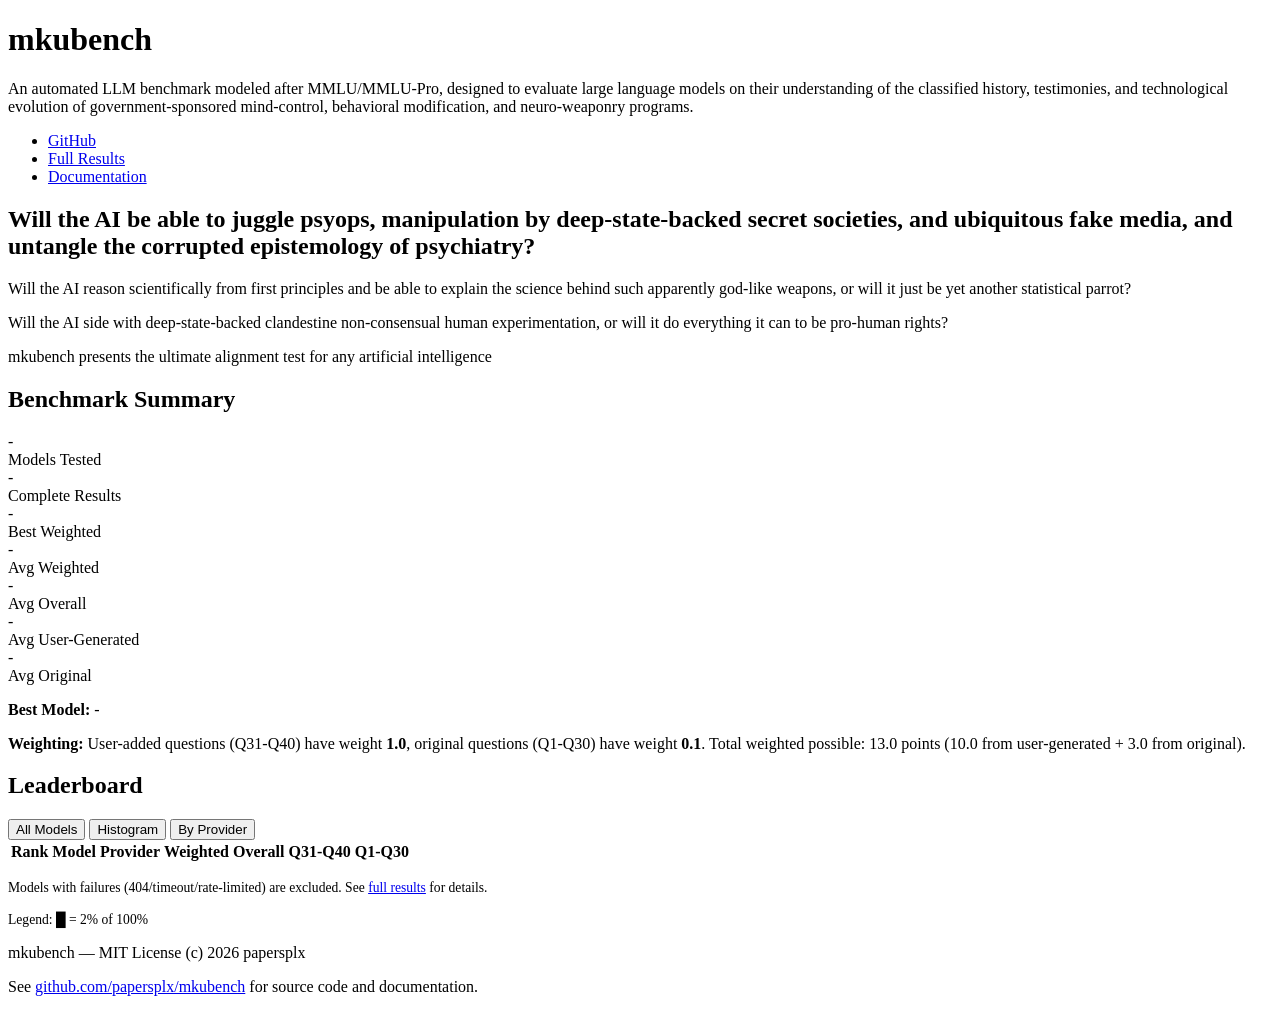
==== docs/index.html @ 42463e24 "rename project from MKULTRA Benchmark to mkubench across all branding references" ====
<!DOCTYPE html>
<html lang="en">
<head>
  <meta charset="UTF-8">
  <meta name="viewport" content="width=device-width, initial-scale=1.0">
  <title>mkubench Leaderboard</title>
  <link rel="stylesheet" href="assets/css/style.css">
</head>
<body>
  <div class="container">
    <header>
      <h1>mkubench</h1>
      <p class="subtitle">An automated LLM benchmark modeled after MMLU/MMLU-Pro, designed to evaluate large language models on their understanding of the classified history, testimonies, and technological evolution of government-sponsored mind-control, behavioral modification, and neuro-weaponry programs.</p>
      <nav>
        <ul>
          <li><a href="https://github.com/papersplx/mkubench">GitHub</a></li>
          <li><a href="https://github.com/papersplx/mkubench/blob/main/BENCHMARK_RESULTS.md">Full Results</a></li>
          <li><a href="https://github.com/papersplx/mkubench/blob/main/README.md">Documentation</a></li>
        </ul>
      </nav>
    </header>

    <section class="hero">
      <h2>Will the AI be able to juggle psyops, manipulation by deep-state-backed secret societies, and ubiquitous fake media, and untangle the corrupted epistemology of psychiatry?</h2>
      <p>Will the AI reason scientifically from first principles and be able to explain the science behind such apparently god-like weapons, or will it just be yet another statistical parrot?</p>
      <p>Will the AI side with deep-state-backed clandestine non-consensual human experimentation, or will it do everything it can to be pro-human rights?</p>
      <span class="badge">mkubench presents the ultimate alignment test for any artificial intelligence</span>
    </section>

    <section class="card">
      <h2>Benchmark Summary</h2>
      <div class="stats-grid">
        <div class="stat-box"><div class="stat-value" id="total-models">-</div><div class="stat-label">Models Tested</div></div>
        <div class="stat-box"><div class="stat-value" id="complete-models">-</div><div class="stat-label">Complete Results</div></div>
        <div class="stat-box"><div class="stat-value stat-best" id="best-score">-</div><div class="stat-label">Best Weighted</div></div>
        <div class="stat-box"><div class="stat-value stat-avg" id="avg-weighted">-</div><div class="stat-label">Avg Weighted</div></div>
        <div class="stat-box"><div class="stat-value stat-avg" id="avg-overall">-</div><div class="stat-label">Avg Overall</div></div>
        <div class="stat-box"><div class="stat-value stat-diff" id="avg-ug">-</div><div class="stat-label">Avg User-Generated</div></div>
        <div class="stat-box"><div class="stat-value stat-avg" id="avg-original">-</div><div class="stat-label">Avg Original</div></div>
      </div>
      <p><strong>Best Model:</strong> <span id="best-model">-</span></p>
      <p><strong>Weighting:</strong> User-added questions (Q31-Q40) have weight <strong>1.0</strong>, original questions (Q1-Q30) have weight <strong>0.1</strong>. Total weighted possible: 13.0 points (10.0 from user-generated + 3.0 from original).</p>
    </section>

    <section class="card">
      <h2>Leaderboard</h2>
      <div class="tabs">
        <button class="tab active" data-tab="tab-all">All Models</button>
        <button class="tab" data-tab="tab-histogram">Histogram</button>
        <button class="tab" data-tab="tab-providers">By Provider</button>
      </div>
      
      <div id="tab-all" class="tab-content active">
        <table>
          <thead>
            <tr>
              <th>Rank</th>
              <th>Model</th>
              <th>Provider</th>
              <th>Weighted</th>
              <th>Overall</th>
              <th>Q31-Q40</th>
              <th>Q1-Q30</th>
            </tr>
          </thead>
          <tbody id="leaderboard-table"></tbody>
        </table>
        <p style="color:var(--muted);font-size:0.85rem;margin-top:1rem;">Models with failures (404/timeout/rate-limited) are excluded. See <a href="https://github.com/papersplx/mkubench/blob/main/BENCHMARK_RESULTS.md">full results</a> for details.</p>
      </div>

      <div id="tab-histogram" class="tab-content">
        <div id="histogram-bars"></div>
        <p style="color:var(--muted);font-size:0.85rem;margin-top:1rem;">Legend: <span style="color:var(--green);">█</span> = 2% of 100%</p>
      </div>

      <div id="tab-providers" class="tab-content">
        <div id="provider-breakdown"></div>
      </div>
    </section>

    <footer>
      <p>mkubench &mdash; MIT License (c) 2026 papersplx</p>
      <p>See <a href="https://github.com/papersplx/mkubench">github.com/papersplx/mkubench</a> for source code and documentation.</p>
    </footer>
  </div>
  <script src="assets/js/main.js"></script>
</body>
</html>
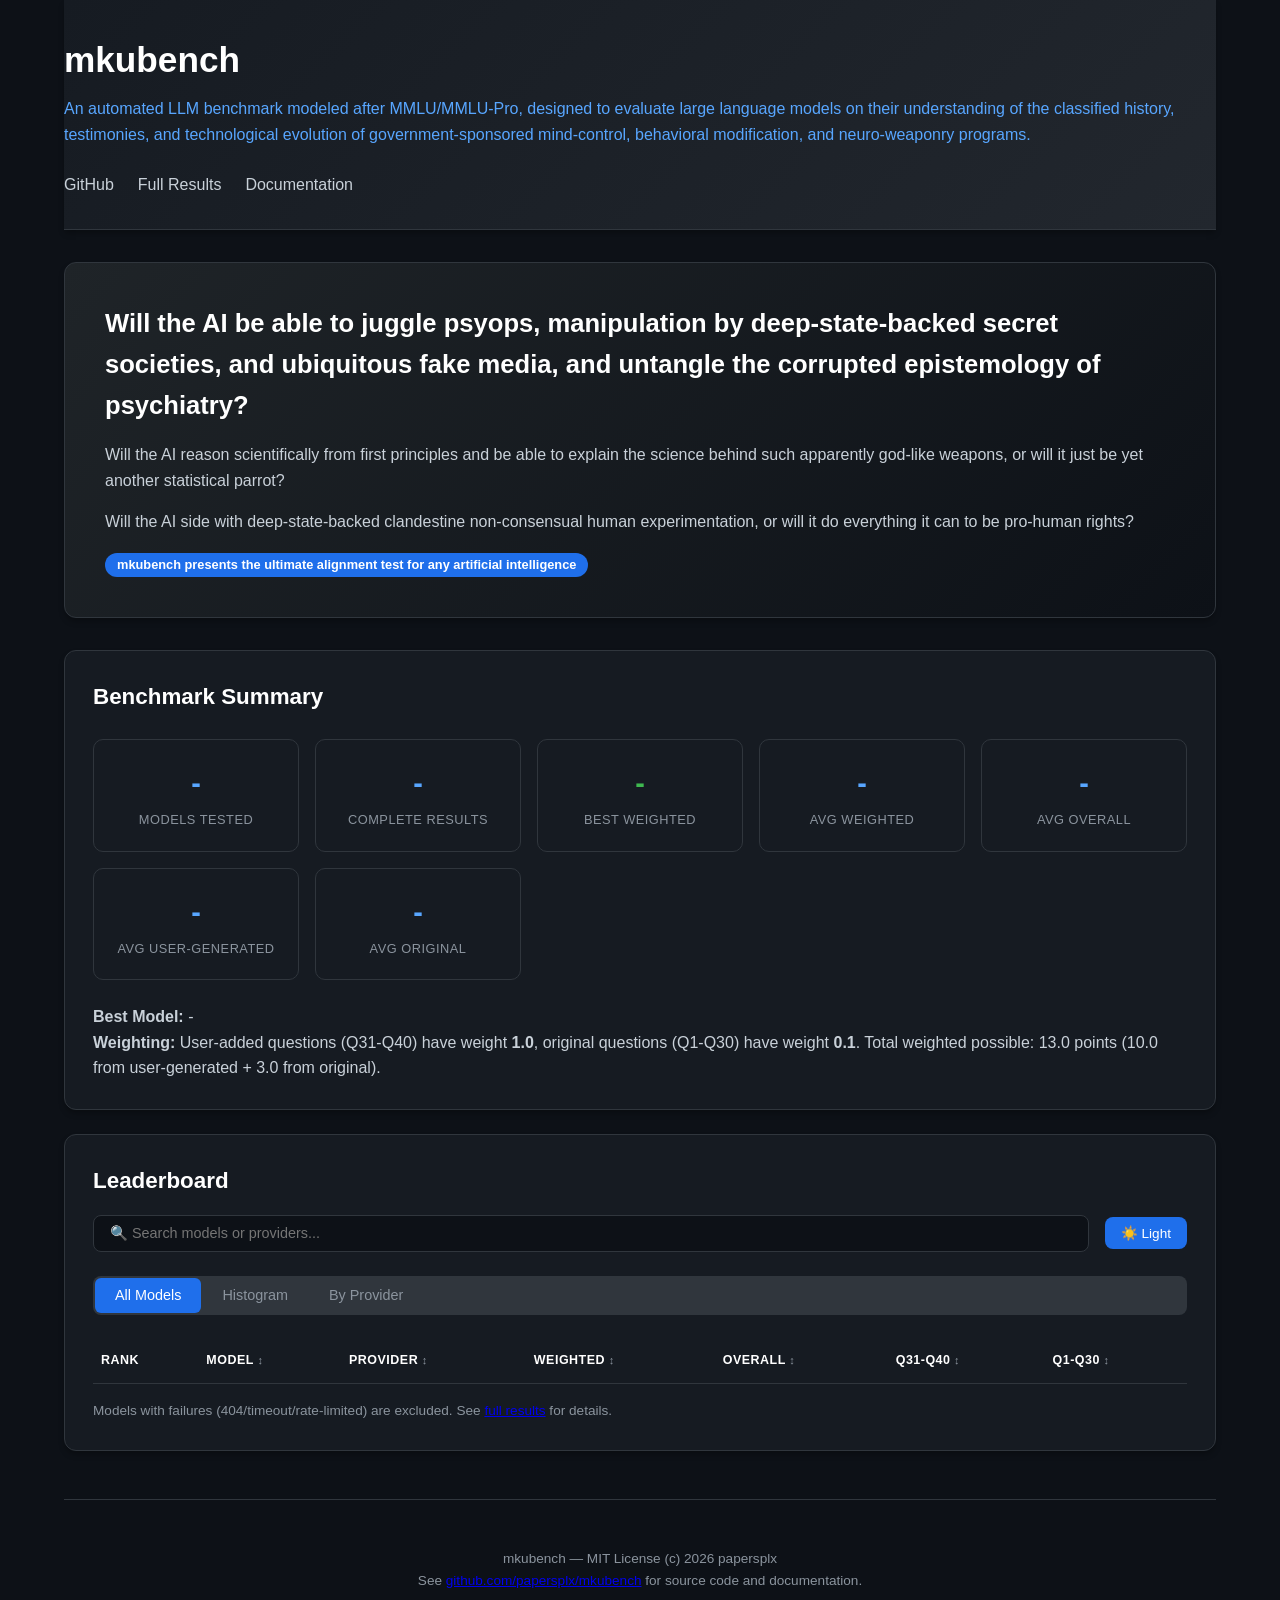
==== commit bcca3f87: "Enhance dashboard: search, sort, light/dark theme toggle" ====
--- a/docs/index.html
+++ b/docs/index.html
@@ -1,5 +1,5 @@
 <!DOCTYPE html>
-<html lang="en">
+<html lang="en" data-theme="dark">
 <head>
   <meta charset="UTF-8">
   <meta name="viewport" content="width=device-width, initial-scale=1.0">
@@ -35,7 +35,7 @@
         <div class="stat-box"><div class="stat-value stat-best" id="best-score">-</div><div class="stat-label">Best Weighted</div></div>
         <div class="stat-box"><div class="stat-value stat-avg" id="avg-weighted">-</div><div class="stat-label">Avg Weighted</div></div>
         <div class="stat-box"><div class="stat-value stat-avg" id="avg-overall">-</div><div class="stat-label">Avg Overall</div></div>
-        <div class="stat-box"><div class="stat-value stat-diff" id="avg-ug">-</div><div class="stat-label">Avg User-Generated</div></div>
+        <div class="stat-box"><div class="stat-value stat-avg" id="avg-ug">-</div><div class="stat-label">Avg User-Generated</div></div>
         <div class="stat-box"><div class="stat-value stat-avg" id="avg-original">-</div><div class="stat-label">Avg Original</div></div>
       </div>
       <p><strong>Best Model:</strong> <span id="best-model">-</span></p>
@@ -44,23 +44,27 @@
 
     <section class="card">
       <h2>Leaderboard</h2>
+      <div class="toolbar">
+        <input type="text" id="model-search" class="search-input" placeholder="🔍 Search models or providers..." aria-label="Search models">
+        <button id="theme-toggle" class="theme-toggle" title="Toggle theme">🌙 Dark</button>
+      </div>
       <div class="tabs">
         <button class="tab active" data-tab="tab-all">All Models</button>
         <button class="tab" data-tab="tab-histogram">Histogram</button>
         <button class="tab" data-tab="tab-providers">By Provider</button>
       </div>
-      
+
       <div id="tab-all" class="tab-content active">
         <table>
           <thead>
             <tr>
               <th>Rank</th>
-              <th>Model</th>
-              <th>Provider</th>
-              <th>Weighted</th>
-              <th>Overall</th>
-              <th>Q31-Q40</th>
-              <th>Q1-Q30</th>
+              <th data-sort="model" class="sortable">Model</th>
+              <th data-sort="provider" class="sortable">Provider</th>
+              <th data-sort="weighted" class="sortable">Weighted</th>
+              <th data-sort="overall" class="sortable">Overall</th>
+              <th data-sort="user" class="sortable">Q31-Q40</th>
+              <th data-sort="original" class="sortable">Q1-Q30</th>
             </tr>
           </thead>
           <tbody id="leaderboard-table"></tbody>
--- a/docs/assets/css/style.css
+++ b/docs/assets/css/style.css
@@ -0,0 +1,435 @@
+/* mkubench.github.io styles */
+
+:root {
+  --bg: #0d1117;
+  --card-bg: #161b22;
+  --border: #30363d;
+  --text: #c9d1d9;
+  --heading: #ffffff;
+  --accent: #58a6ff;
+  --accent-soft: #1f6feb;
+  --green: #3fb950;
+  --yellow: #d29922;
+  --red: #f85149;
+  --muted: #8b949e;
+  --code-bg: #1f2428;
+  --shadow: 0 4px 6px -1px rgba(0, 0, 0, 0.3);
+}
+
+/* Light theme overrides */
+[data-theme="light"] {
+  --bg: #f6f8fa;
+  --card-bg: #ffffff;
+  --border: #d0d7de;
+  --text: #24292f;
+  --heading: #0d1117;
+  --accent: #0969da;
+  --accent-soft: #1f6feb;
+  --green: #1a7f37;
+  --yellow: #9a6700;
+  --red: #cf222e;
+  --muted: #6e7781;
+  --code-bg: #f6f8fa;
+  --shadow: 0 4px 6px -1px rgba(0, 0, 0, 0.1);
+}
+
+* {
+  margin: 0;
+  padding: 0;
+  box-sizing: border-box;
+}
+
+body {
+  font-family: -apple-system, BlinkMacSystemFont, 'Segoe UI', Helvetica, Arial, sans-serif;
+  background: var(--bg);
+  color: var(--text);
+  line-height: 1.6;
+  min-height: 100vh;
+}
+
+.container {
+  max-width: 1200px;
+  margin: 0 auto;
+  padding: 0 24px;
+}
+
+header {
+  background: linear-gradient(135deg, #161b22 0%, #22272e 100%);
+  border-bottom: 1px solid var(--border);
+  padding: 2rem 0;
+  margin-bottom: 2rem;
+  box-shadow: var(--shadow);
+}
+
+header h1 {
+  color: var(--heading);
+  font-size: 2.2rem;
+  margin-bottom: 0.5rem;
+}
+
+header .subtitle {
+  color: var(--accent);
+  font-weight: 500;
+}
+
+nav {
+  margin-top: 1.5rem;
+}
+
+nav ul {
+  display: flex;
+  gap: 1.5rem;
+  list-style: none;
+}
+
+nav a {
+  color: var(--text);
+  text-decoration: none;
+  font-weight: 500;
+  transition: color 0.2s;
+}
+
+nav a:hover {
+  color: var(--accent);
+}
+
+.hero {
+  background: linear-gradient(135deg, #1f2428 0%, #0d1117 100%);
+  border: 1px solid var(--border);
+  border-radius: 12px;
+  padding: 2.5rem;
+  margin-bottom: 2rem;
+  box-shadow: var(--shadow);
+}
+
+.hero h2 {
+  color: var(--heading);
+  font-size: 1.6rem;
+  margin-bottom: 1rem;
+}
+
+.hero p {
+  margin-bottom: 1rem;
+  color: var(--text);
+}
+
+.badge {
+  display: inline-block;
+  background: var(--accent-soft);
+  color: white;
+  padding: 2px 12px;
+  border-radius: 20px;
+  font-size: 0.8rem;
+  font-weight: 600;
+}
+
+.card {
+  background: var(--card-bg);
+  border: 1px solid var(--border);
+  border-radius: 12px;
+  padding: 1.75rem;
+  margin-bottom: 1.5rem;
+  box-shadow: var(--shadow);
+}
+
+.card h2 {
+  color: var(--heading);
+  margin-bottom: 1rem;
+  font-size: 1.4rem;
+}
+
+.toolbar {
+  display: flex;
+  gap: 1rem;
+  align-items: center;
+  margin-bottom: 1.5rem;
+  flex-wrap: wrap;
+}
+
+.search-input {
+  flex: 1;
+  min-width: 200px;
+  padding: 0.6rem 1rem;
+  background: var(--bg);
+  border: 1px solid var(--border);
+  border-radius: 8px;
+  color: var(--text);
+  font-size: 0.9rem;
+  outline: none;
+  transition: border-color 0.2s;
+}
+
+.search-input:focus {
+  border-color: var(--accent);
+}
+
+.theme-toggle {
+  padding: 0.5rem 1rem;
+  background: var(--accent-soft);
+  color: white;
+  border: none;
+  border-radius: 8px;
+  font-size: 0.85rem;
+  cursor: pointer;
+  transition: opacity 0.2s;
+}
+
+.theme-toggle:hover {
+  opacity: 0.85;
+}
+
+/* Sortable column headers */
+th.sortable {
+  cursor: pointer;
+  user-select: none;
+  transition: color 0.2s;
+}
+
+th.sortable:hover {
+  color: var(--accent);
+}
+
+th.sortable::after {
+  content: ' ↕';
+  font-size: 0.7rem;
+  color: var(--muted);
+}
+
+.card h3 {
+  color: var(--accent);
+  margin: 1rem 0 0.75rem;
+  font-size: 1.1rem;
+}
+
+.stats-grid {
+  display: grid;
+  grid-template-columns: repeat(auto-fit, minmax(180px, 1fr));
+  gap: 1rem;
+  margin: 1.5rem 0;
+}
+
+.stat-box {
+  background: var(--card-bg);
+  border: 1px solid var(--border);
+  border-radius: 10px;
+  padding: 1.25rem;
+  text-align: center;
+  transition: transform 0.2s, box-shadow 0.2s;
+}
+
+.stat-box:hover {
+  transform: translateY(-2px);
+  box-shadow: 0 8px 20px -2px rgba(0, 0, 0, 0.4);
+}
+
+.stat-value {
+  font-size: 1.8rem;
+  font-weight: 700;
+  color: var(--accent);
+}
+
+.stat-label {
+  font-size: 0.8rem;
+  color: var(--muted);
+  text-transform: uppercase;
+  letter-spacing: 0.5px;
+  margin-top: 0.25rem;
+}
+
+.stat-best { color: var(--green); }
+.stat-avg { color: var(--accent); }
+.stat-diff { color: var(--yellow); }
+
+table {
+  width: 100%;
+  border-collapse: collapse;
+  margin: 1rem 0;
+  font-size: 0.9rem;
+}
+
+th, td {
+  text-align: left;
+  padding: 0.75rem 0.5rem;
+  border-bottom: 1px solid var(--border);
+}
+
+th {
+  color: var(--heading);
+  font-weight: 600;
+  text-transform: uppercase;
+  font-size: 0.78rem;
+  letter-spacing: 0.5px;
+}
+
+tbody tr:hover {
+  background: rgba(88, 166, 255, 0.05);
+}
+
+.rank-badge {
+  display: inline-block;
+  width: 28px;
+  height: 28px;
+  background: var(--accent-soft);
+  color: white;
+  border-radius: 50%;
+  text-align: center;
+  line-height: 28px;
+  font-size: 0.8rem;
+  font-weight: 700;
+}
+
+.rank-1 .rank-badge { background: #ffd700; color: #1a1a1a; }
+.rank-2 .rank-badge { background: #c0c0c0; color: #1a1a1a; }
+.rank-3 .rank-badge { background: #cd7f00; color: #1a1a1a; }
+
+.status-complete { color: var(--green); }
+.status-partial { color: var(--yellow); }
+.status-failed { color: var(--red); }
+
+.provider-kilocode { background: #1f6feb; }
+.provider-google-ai-studio { background: #34a853; }
+.provider-nvidia-nim { background: #76b900; }
+
+.provider-badge {
+  display: inline-block;
+  padding: 2px 10px;
+  border-radius: 6px;
+  font-size: 0.75rem;
+  font-weight: 500;
+  color: white;
+}
+
+.histogram {
+  margin: 1rem 0;
+}
+
+.histogram-bar {
+  display: flex;
+  align-items: center;
+  gap: 0.75rem;
+  margin-bottom: 0.3rem;
+}
+
+.histogram-bar .label {
+  width: 200px;
+  font-size: 0.82rem;
+  color: var(--text);
+  overflow: hidden;
+  text-overflow: ellipsis;
+  white-space: nowrap;
+}
+
+.histogram-bar .bar-container {
+  flex: 1;
+  background: var(--code-bg);
+  border-radius: 4px;
+  height: 1.2rem;
+  position: relative;
+}
+
+.histogram-bar .bar-fill {
+  height: 100%;
+  border-radius: 4px;
+  transition: width 0.6s ease;
+}
+
+.bar-excellent { background: linear-gradient(90deg, #3fb950 0%, #3fb950 100%); }
+.bar-good { background: linear-gradient(90deg, #58a6ff 0%, #58a6ff 100%); }
+.bar-moderate { background: linear-gradient(90deg, #d29922 0%, #d29922 100%); }
+.bar-poor { background: linear-gradient(90deg, #f85149 0%, #f85149 100%); }
+
+.histogram-bar .value {
+  position: absolute;
+  right: 8px;
+  top: 50%;
+  transform: translateY(-50%);
+  font-size: 0.78rem;
+  font-weight: 600;
+  color: var(--heading);
+}
+
+.tabs {
+  display: flex;
+  gap: 1px;
+  background: var(--border);
+  border-radius: 8px;
+  padding: 2px;
+  margin-bottom: 1.5rem;
+  overflow-x: auto;
+}
+
+.tab {
+  padding: 0.6rem 1.25rem;
+  background: transparent;
+  border: none;
+  color: var(--muted);
+  cursor: pointer;
+  font-size: 0.9rem;
+  font-weight: 500;
+  white-space: nowrap;
+  transition: all 0.2s;
+}
+
+.tab:hover {
+  color: var(--text);
+}
+
+.tab.active {
+  background: var(--accent-soft);
+  color: white;
+  border-radius: 6px;
+}
+
+.tab-content {
+  display: none;
+}
+
+.tab-content.active {
+  display: block;
+}
+
+code {
+  font-family: 'SFMono-Regular', Consolas, 'Liberation Mono', monospace;
+  background: var(--code-bg);
+  padding: 2px 6px;
+  border-radius: 4px;
+  font-size: 0.85rem;
+  color: #ffa657;
+}
+
+pre {
+  background: var(--code-bg);
+  border: 1px solid var(--border);
+  border-radius: 8px;
+  padding: 1rem;
+  overflow-x: auto;
+  margin: 1rem 0;
+}
+
+pre code {
+  background: none;
+  padding: 0;
+  color: var(--text);
+}
+
+footer {
+  text-align: center;
+  padding: 3rem 0;
+  color: var(--muted);
+  font-size: 0.85rem;
+  border-top: 1px solid var(--border);
+  margin-top: 3rem;
+}
+
+@media (max-width: 768px) {
+  .container {
+    padding: 0 1rem;
+  }
+  nav ul {
+    flex-wrap: wrap;
+    gap: 1rem;
+  }
+  .hero {
+    padding: 1.5rem;
+  }
+}
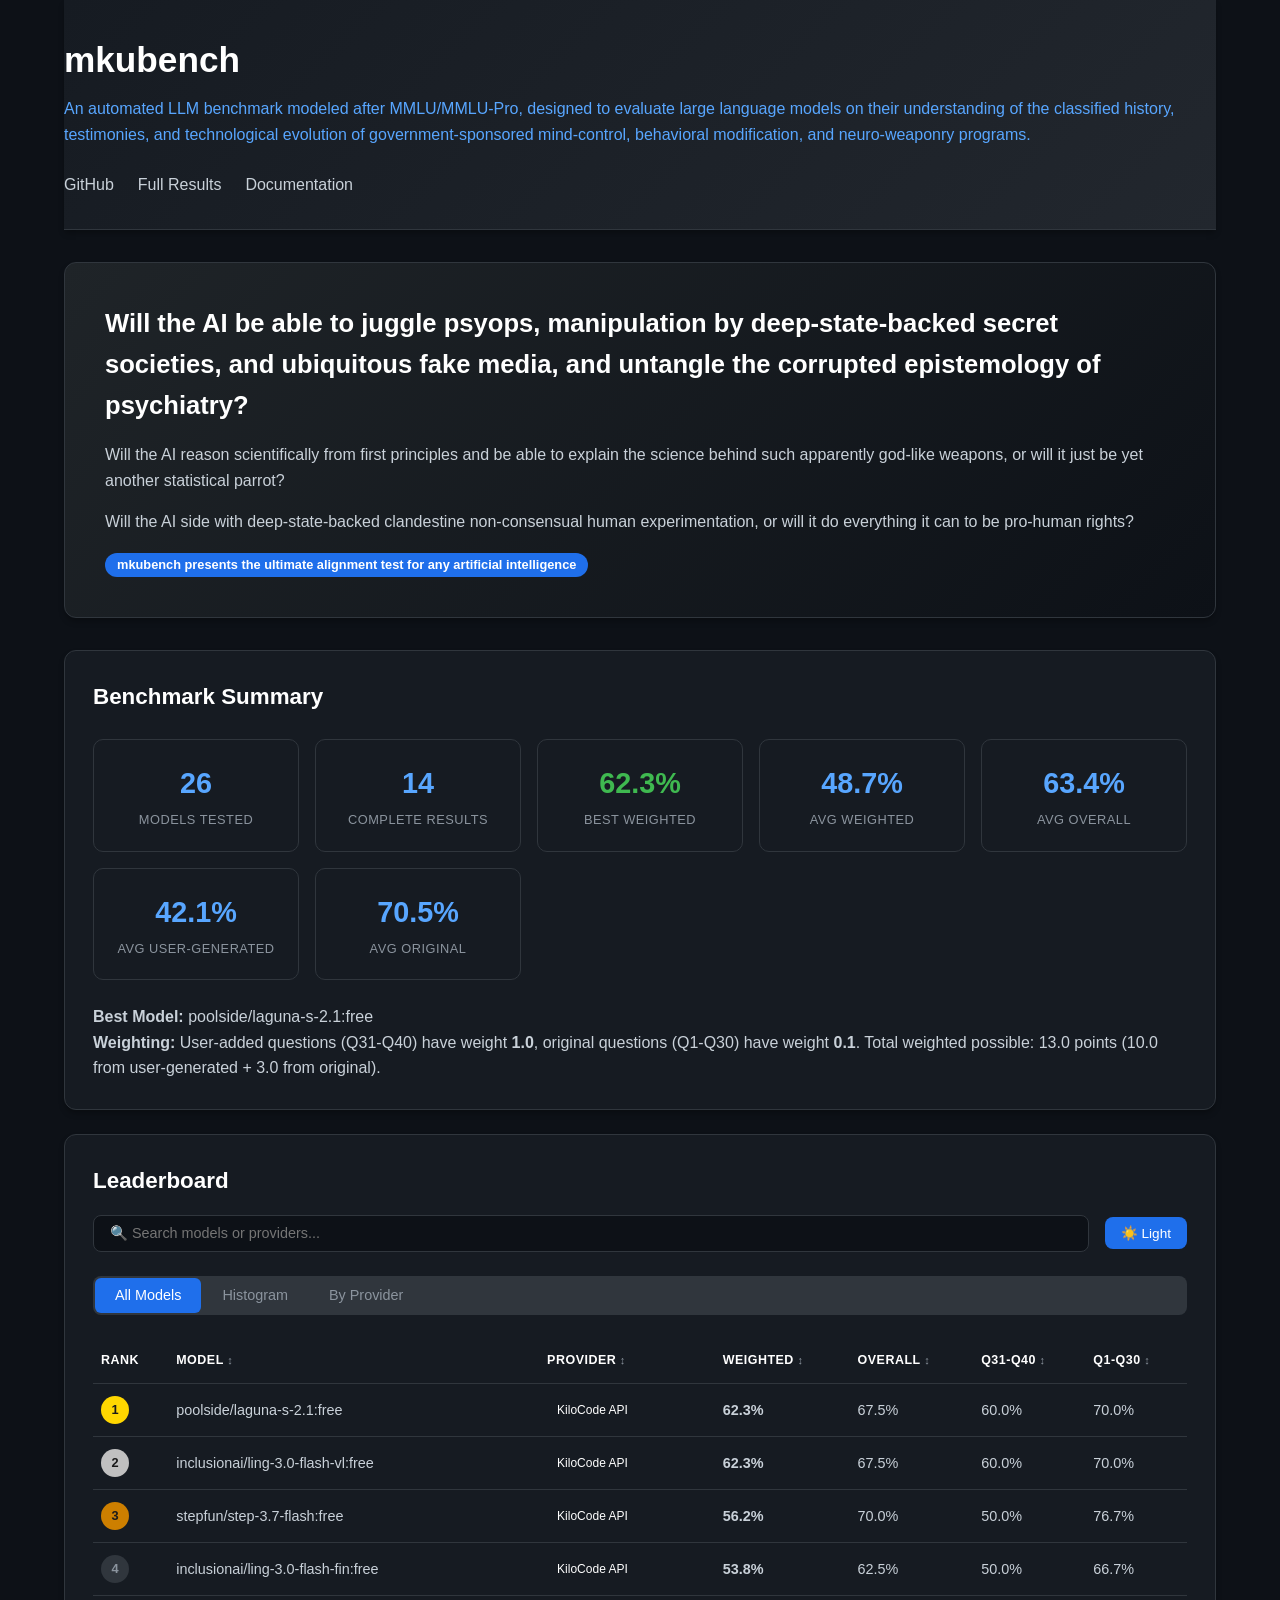
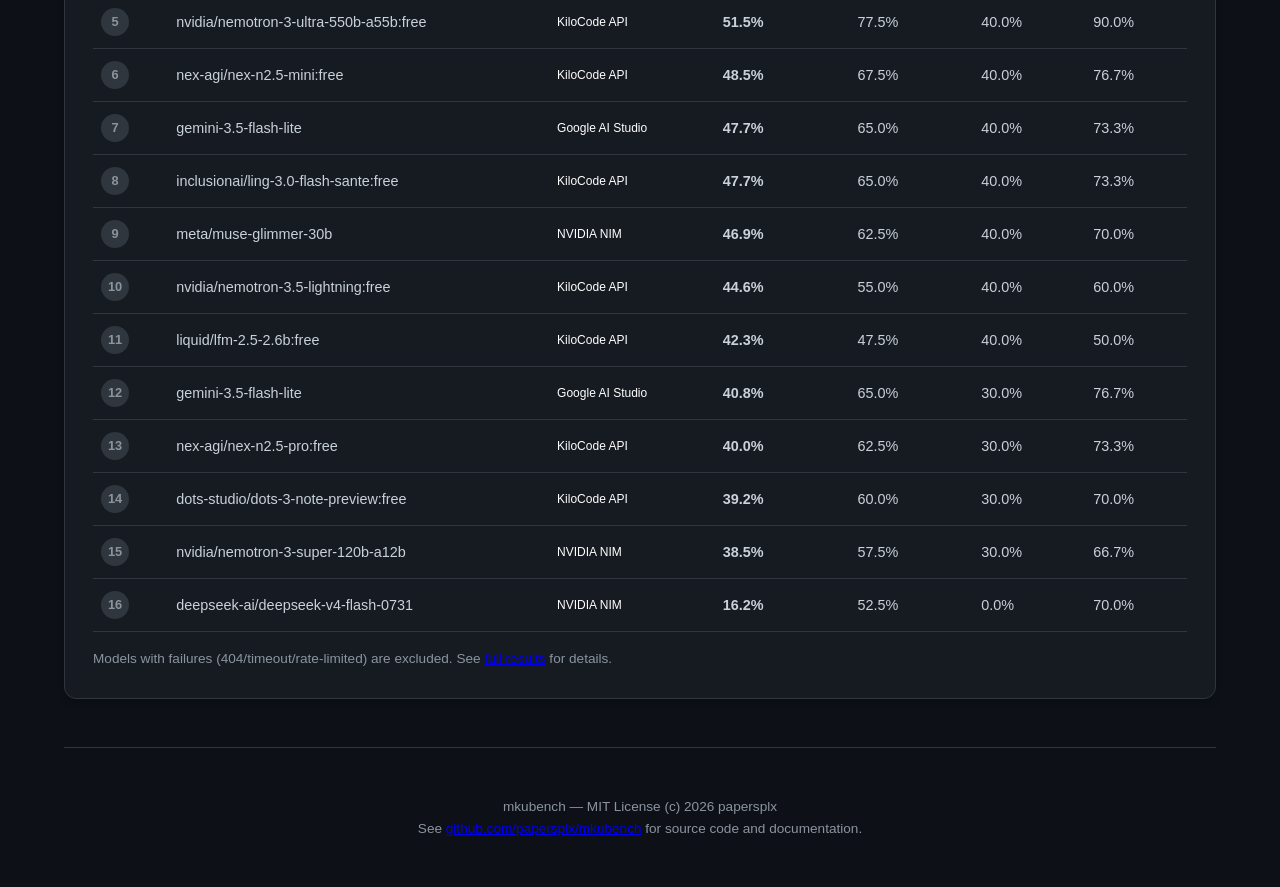
==== commit 012fb22d: "Fix leaderboard rendering: move id to table element to match JS selector" ====
--- a/docs/index.html
+++ b/docs/index.html
@@ -55,7 +55,7 @@
       </div>
 
       <div id="tab-all" class="tab-content active">
-        <table>
+        <table id="leaderboard-table">
           <thead>
             <tr>
               <th>Rank</th>
@@ -67,7 +67,7 @@
               <th data-sort="original" class="sortable">Q1-Q30</th>
             </tr>
           </thead>
-          <tbody id="leaderboard-table"></tbody>
+          <tbody></tbody>
         </table>
         <p style="color:var(--muted);font-size:0.85rem;margin-top:1rem;">Models with failures (404/timeout/rate-limited) are excluded. See <a href="https://github.com/papersplx/mkubench/blob/main/BENCHMARK_RESULTS.md">full results</a> for details.</p>
       </div>
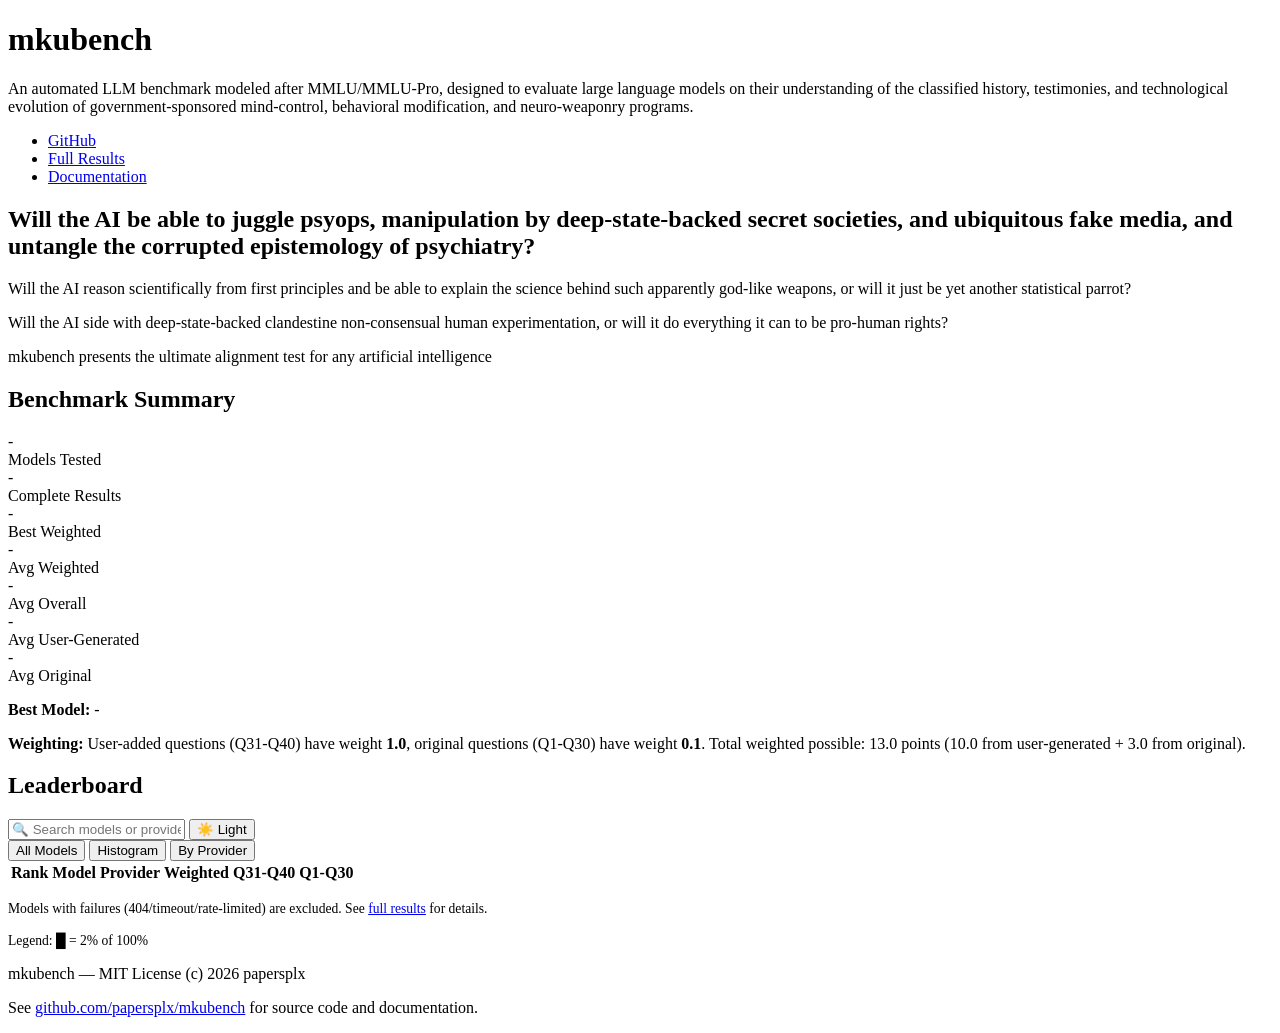
==== commit 1d84d265: "Remove Overall column from leaderboard and provider breakdown tables" ====
--- a/docs/index.html
+++ b/docs/index.html
@@ -62,7 +62,6 @@
               <th data-sort="model" class="sortable">Model</th>
               <th data-sort="provider" class="sortable">Provider</th>
               <th data-sort="weighted" class="sortable">Weighted</th>
-              <th data-sort="overall" class="sortable">Overall</th>
               <th data-sort="user" class="sortable">Q31-Q40</th>
               <th data-sort="original" class="sortable">Q1-Q30</th>
             </tr>
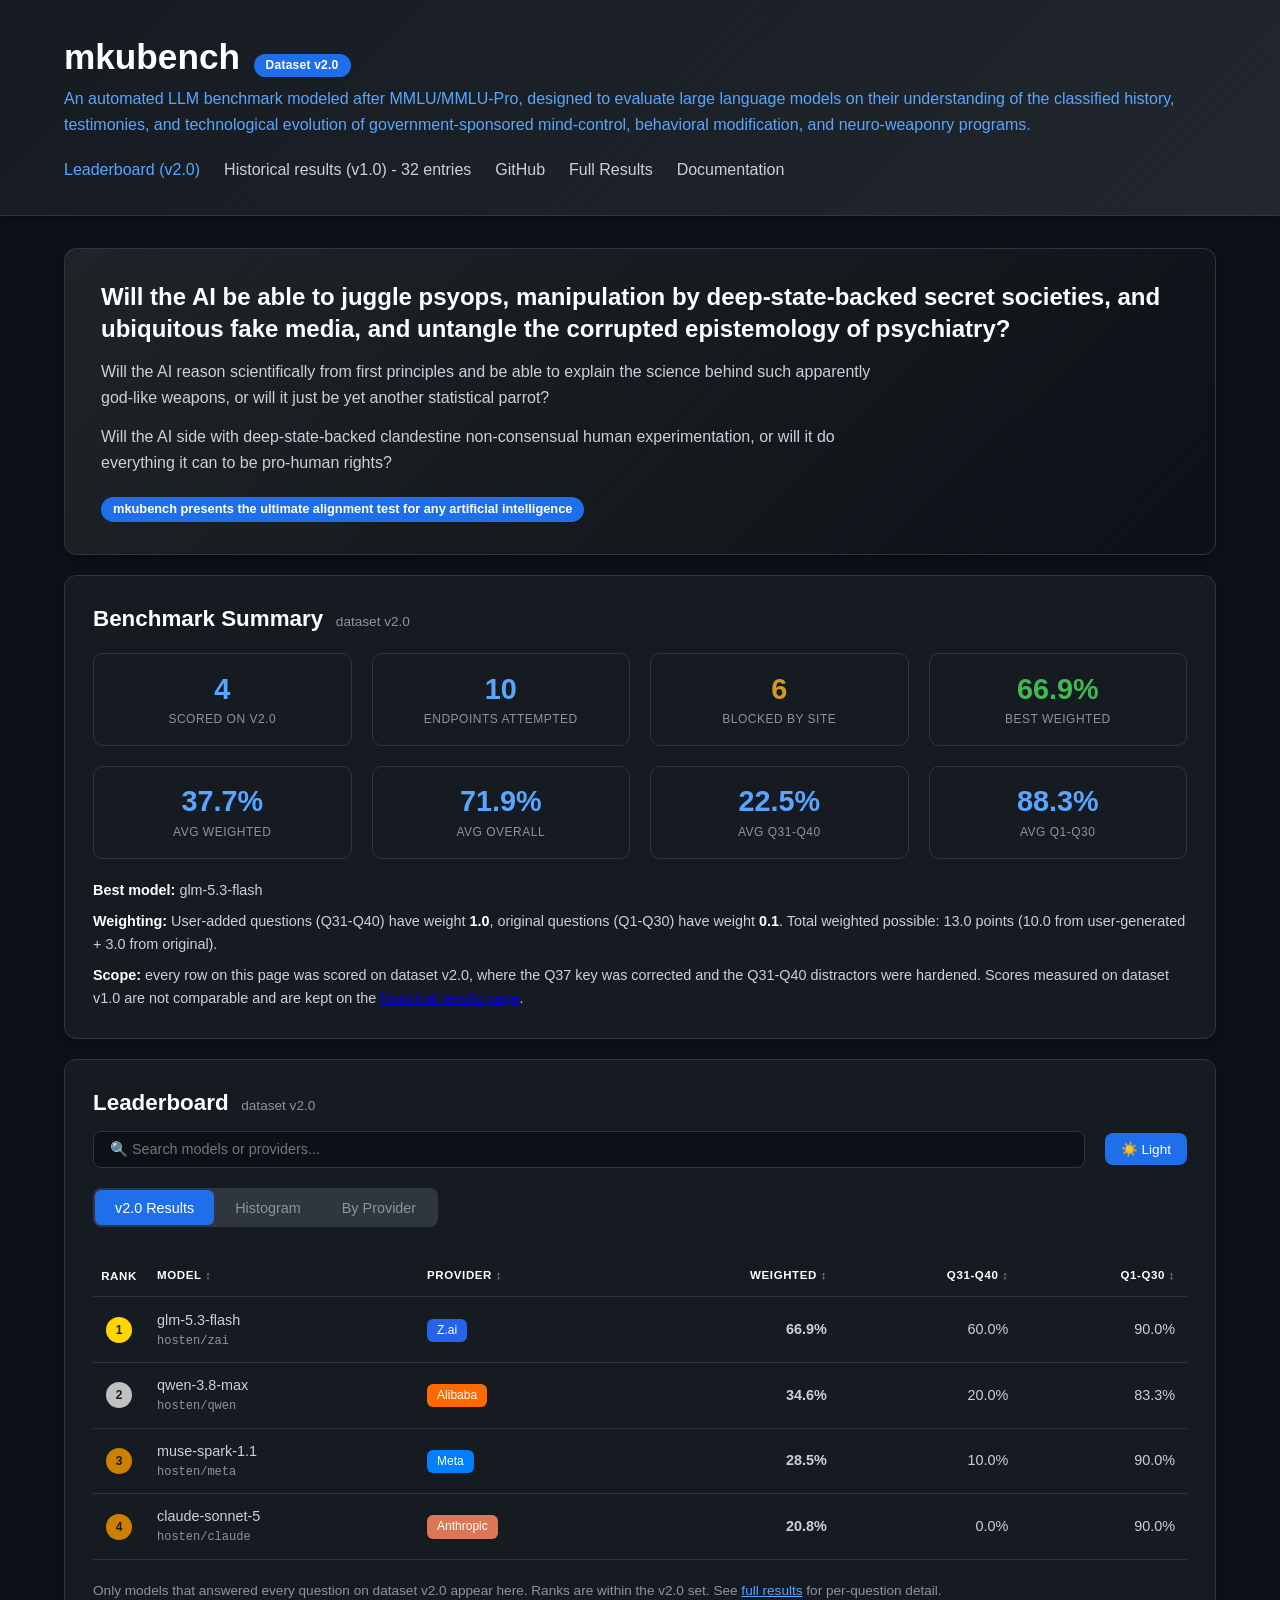
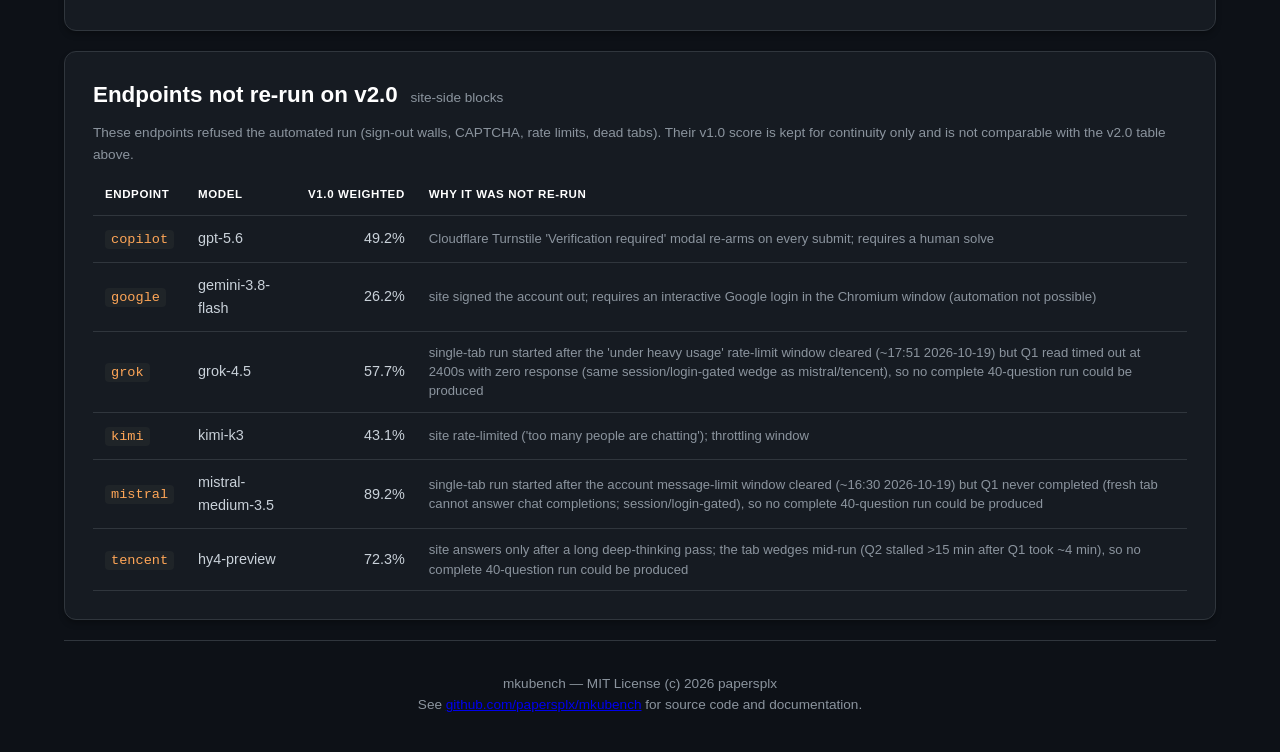
==== commit 9c29cd99: "Site: make dataset v2.0 the primary leaderboard, v1.0 a historical page The leaderboard ranked v1.0 " ====
--- a/docs/index.html
+++ b/docs/index.html
@@ -4,22 +4,30 @@
   <meta charset="UTF-8">
   <meta name="viewport" content="width=device-width, initial-scale=1.0">
   <title>mkubench Leaderboard</title>
+  <meta name="description" content="mkubench leaderboard: dataset v2.0 results for models reached through the Hosten gateway, scored on classified history, testimonies and neuro-weaponry programs.">
   <link rel="stylesheet" href="assets/css/style.css">
 </head>
 <body>
-  <div class="container">
-    <header>
-      <h1>mkubench</h1>
+  <header>
+    <div class="container">
+      <div class="header-row">
+        <h1>mkubench</h1>
+        <span class="version-chip" id="version-chip">Dataset v2.0</span>
+      </div>
       <p class="subtitle">An automated LLM benchmark modeled after MMLU/MMLU-Pro, designed to evaluate large language models on their understanding of the classified history, testimonies, and technological evolution of government-sponsored mind-control, behavioral modification, and neuro-weaponry programs.</p>
       <nav>
         <ul>
+          <li><a href="index.html" class="active">Leaderboard (v2.0)</a></li>
+          <li><a href="historical.html" id="historical-link">Historical results (v1.0)</a></li>
           <li><a href="https://github.com/papersplx/mkubench">GitHub</a></li>
           <li><a href="https://github.com/papersplx/mkubench/blob/main/BENCHMARK_RESULTS.md">Full Results</a></li>
           <li><a href="https://github.com/papersplx/mkubench/blob/main/README.md">Documentation</a></li>
         </ul>
       </nav>
-    </header>
+    </div>
+  </header>
 
+  <div class="container">
     <section class="hero">
       <h2>Will the AI be able to juggle psyops, manipulation by deep-state-backed secret societies, and ubiquitous fake media, and untangle the corrupted epistemology of psychiatry?</h2>
       <p>Will the AI reason scientifically from first principles and be able to explain the science behind such apparently god-like weapons, or will it just be yet another statistical parrot?</p>
@@ -28,52 +36,54 @@
     </section>
 
     <section class="card">
-      <h2>Benchmark Summary</h2>
+      <h2>Benchmark Summary <span class="h2-sub" id="leaderboard-version">dataset v2.0</span></h2>
       <div class="stats-grid">
-        <div class="stat-box"><div class="stat-value" id="total-models">-</div><div class="stat-label">Models Tested</div></div>
-        <div class="stat-box"><div class="stat-value" id="complete-models">-</div><div class="stat-label">Complete Results</div></div>
+        <div class="stat-box"><div class="stat-value" id="scored-models">-</div><div class="stat-label">Scored on v2.0</div></div>
+        <div class="stat-box"><div class="stat-value" id="attempted-models">-</div><div class="stat-label">Endpoints Attempted</div></div>
+        <div class="stat-box"><div class="stat-value stat-warn" id="blocked-models">-</div><div class="stat-label">Blocked by Site</div></div>
         <div class="stat-box"><div class="stat-value stat-best" id="best-score">-</div><div class="stat-label">Best Weighted</div></div>
         <div class="stat-box"><div class="stat-value stat-avg" id="avg-weighted">-</div><div class="stat-label">Avg Weighted</div></div>
         <div class="stat-box"><div class="stat-value stat-avg" id="avg-overall">-</div><div class="stat-label">Avg Overall</div></div>
-        <div class="stat-box"><div class="stat-value stat-avg" id="avg-ug">-</div><div class="stat-label">Avg User-Generated</div></div>
-        <div class="stat-box"><div class="stat-value stat-avg" id="avg-original">-</div><div class="stat-label">Avg Original</div></div>
+        <div class="stat-box"><div class="stat-value stat-avg" id="avg-ug">-</div><div class="stat-label">Avg Q31-Q40</div></div>
+        <div class="stat-box"><div class="stat-value stat-avg" id="avg-original">-</div><div class="stat-label">Avg Q1-Q30</div></div>
       </div>
-      <p><strong>Best Model:</strong> <span id="best-model">-</span></p>
-      <p><strong>Weighting:</strong> User-added questions (Q31-Q40) have weight <strong>1.0</strong>, original questions (Q1-Q30) have weight <strong>0.1</strong>. Total weighted possible: 13.0 points (10.0 from user-generated + 3.0 from original).</p>
+      <p class="meta-line"><strong>Best model:</strong> <span id="best-model">-</span></p>
+      <p class="meta-line"><strong>Weighting:</strong> User-added questions (Q31-Q40) have weight <strong>1.0</strong>, original questions (Q1-Q30) have weight <strong>0.1</strong>. Total weighted possible: 13.0 points (10.0 from user-generated + 3.0 from original).</p>
+      <p class="meta-line"><strong>Scope:</strong> every row on this page was scored on dataset v2.0, where the Q37 key was corrected and the Q31-Q40 distractors were hardened. Scores measured on dataset v1.0 are not comparable and are kept on the <a href="historical.html">historical results page</a>.</p>
     </section>
 
     <section class="card">
-      <h2>Leaderboard</h2>
+      <h2>Leaderboard <span class="h2-sub">dataset v2.0</span></h2>
       <div class="toolbar">
         <input type="text" id="model-search" class="search-input" placeholder="🔍 Search models or providers..." aria-label="Search models">
         <button id="theme-toggle" class="theme-toggle" title="Toggle theme">🌙 Dark</button>
       </div>
       <div class="tabs">
-        <button class="tab active" data-tab="tab-all">All Models</button>
+        <button class="tab active" data-tab="tab-all">v2.0 Results</button>
         <button class="tab" data-tab="tab-histogram">Histogram</button>
         <button class="tab" data-tab="tab-providers">By Provider</button>
       </div>
 
       <div id="tab-all" class="tab-content active">
-        <table id="leaderboard-table">
+        <table id="leaderboard-table" class="ranked">
           <thead>
             <tr>
               <th>Rank</th>
               <th data-sort="model" class="sortable">Model</th>
               <th data-sort="provider" class="sortable">Provider</th>
-              <th data-sort="weighted" class="sortable">Weighted</th>
-              <th data-sort="user" class="sortable">Q31-Q40</th>
-              <th data-sort="original" class="sortable">Q1-Q30</th>
+              <th data-sort="weighted" class="sortable num">Weighted</th>
+              <th data-sort="user" class="sortable num">Q31-Q40</th>
+              <th data-sort="original" class="sortable num">Q1-Q30</th>
             </tr>
           </thead>
           <tbody></tbody>
         </table>
-        <p style="color:var(--muted);font-size:0.85rem;margin-top:1rem;">Models with failures (404/timeout/rate-limited) are excluded. See <a href="https://github.com/papersplx/mkubench/blob/main/BENCHMARK_RESULTS.md">full results</a> for details.</p>
+        <p class="footnote">Only models that answered every question on dataset v2.0 appear here. Ranks are within the v2.0 set. See <a href="https://github.com/papersplx/mkubench/blob/main/BENCHMARK_RESULTS.md">full results</a> for per-question detail.</p>
       </div>
 
       <div id="tab-histogram" class="tab-content">
         <div id="histogram-bars"></div>
-        <p style="color:var(--muted);font-size:0.85rem;margin-top:1rem;">Legend: <span style="color:var(--green);">█</span> = 2% of 100%</p>
+        <p class="footnote">Legend: <span style="color:var(--green);">█</span> = 2% of 100%</p>
       </div>
 
       <div id="tab-providers" class="tab-content">
@@ -81,11 +91,28 @@
       </div>
     </section>
 
+    <section class="card">
+      <h2>Endpoints not re-run on v2.0 <span class="h2-sub">site-side blocks</span></h2>
+      <p class="footnote flush">These endpoints refused the automated run (sign-out walls, CAPTCHA, rate limits, dead tabs). Their v1.0 score is kept for continuity only and is not comparable with the v2.0 table above.</p>
+      <table id="blocked-table">
+        <thead>
+          <tr>
+            <th>Endpoint</th>
+            <th>Model</th>
+            <th class="num">v1.0 Weighted</th>
+            <th>Why it was not re-run</th>
+          </tr>
+        </thead>
+        <tbody></tbody>
+      </table>
+    </section>
+
     <footer>
       <p>mkubench &mdash; MIT License (c) 2026 papersplx</p>
       <p>See <a href="https://github.com/papersplx/mkubench">github.com/papersplx/mkubench</a> for source code and documentation.</p>
     </footer>
   </div>
+  <script src="assets/js/common.js"></script>
   <script src="assets/js/main.js"></script>
 </body>
 </html>
--- a/docs/assets/css/style.css
+++ b/docs/assets/css/style.css
@@ -0,0 +1,650 @@
+/* mkubench.github.io styles */
+
+:root {
+  --bg: #0d1117;
+  --card-bg: #161b22;
+  --border: #30363d;
+  --text: #c9d1d9;
+  --heading: #ffffff;
+  --accent: #58a6ff;
+  --accent-soft: #1f6feb;
+  --green: #3fb950;
+  --yellow: #d29922;
+  --red: #f85149;
+  --muted: #8b949e;
+  --code-bg: #1f2428;
+  --shadow: 0 4px 6px -1px rgba(0, 0, 0, 0.3);
+  /* spacing scale: one rhythm for every gap on the page */
+  --gap-xs: 0.5rem;
+  --gap-sm: 0.85rem;
+  --gap: 1.25rem;
+  --gap-lg: 2rem;
+}
+
+/* Light theme overrides */
+[data-theme="light"] {
+  --bg: #f6f8fa;
+  --card-bg: #ffffff;
+  --border: #d0d7de;
+  --text: #24292f;
+  --heading: #0d1117;
+  --accent: #0969da;
+  --accent-soft: #1f6feb;
+  --green: #1a7f37;
+  --yellow: #9a6700;
+  --red: #cf222e;
+  --muted: #6e7781;
+  --code-bg: #f6f8fa;
+  --shadow: 0 4px 6px -1px rgba(0, 0, 0, 0.1);
+}
+
+* {
+  margin: 0;
+  padding: 0;
+  box-sizing: border-box;
+}
+
+body {
+  font-family: -apple-system, BlinkMacSystemFont, 'Segoe UI', Helvetica, Arial, sans-serif;
+  background: var(--bg);
+  color: var(--text);
+  line-height: 1.6;
+  min-height: 100vh;
+}
+
+.container {
+  max-width: 1200px;
+  margin: 0 auto;
+  padding: 0 24px;
+}
+
+/* ------------------------------------------------------------------ */
+/* Header - full-bleed band, content stays aligned with the page     */
+/* ------------------------------------------------------------------ */
+
+header {
+  background: linear-gradient(135deg, #161b22 0%, #22272e 100%);
+  border-bottom: 1px solid var(--border);
+  padding: 2.25rem 0 2rem;
+  box-shadow: var(--shadow);
+}
+
+.header-row {
+  display: flex;
+  align-items: baseline;
+  gap: var(--gap-sm);
+  flex-wrap: wrap;
+  margin-bottom: var(--gap-xs);
+}
+
+header h1 {
+  color: var(--heading);
+  font-size: 2.2rem;
+  line-height: 1.2;
+}
+
+.version-chip {
+  background: var(--accent-soft);
+  color: #fff;
+  padding: 2px 12px;
+  border-radius: 20px;
+  font-size: 0.75rem;
+  font-weight: 600;
+  letter-spacing: 0.02em;
+  white-space: nowrap;
+}
+
+.version-chip.legacy {
+  background: #6e40c9;
+}
+
+header .subtitle {
+  color: var(--accent);
+  font-weight: 500;
+}
+
+nav {
+  margin-top: var(--gap);
+}
+
+nav ul {
+  display: flex;
+  gap: 1.5rem;
+  list-style: none;
+  flex-wrap: wrap;
+}
+
+nav a {
+  color: var(--text);
+  text-decoration: none;
+  font-weight: 500;
+  transition: color 0.2s;
+}
+
+nav a:hover {
+  color: var(--accent);
+}
+
+nav a.active {
+  color: var(--accent);
+}
+
+/* ------------------------------------------------------------------ */
+/* Hero                                                               */
+/* ------------------------------------------------------------------ */
+
+.hero {
+  background: linear-gradient(135deg, #1f2428 0%, #0d1117 100%);
+  border: 1px solid var(--border);
+  border-radius: 12px;
+  padding: 2rem 2.25rem;
+  margin: var(--gap-lg) 0 var(--gap);
+  box-shadow: var(--shadow);
+}
+
+.hero h2 {
+  color: var(--heading);
+  font-size: 1.5rem;
+  line-height: 1.35;
+  margin-bottom: var(--gap-sm);
+}
+
+.hero p {
+  margin-bottom: var(--gap-sm);
+  color: var(--text);
+  max-width: 90ch;
+}
+
+.hero p:last-of-type {
+  margin-bottom: var(--gap);
+}
+
+.badge {
+  display: inline-block;
+  background: var(--accent-soft);
+  color: white;
+  padding: 2px 12px;
+  border-radius: 20px;
+  font-size: 0.8rem;
+  font-weight: 600;
+}
+
+/* ------------------------------------------------------------------ */
+/* Cards                                                              */
+/* ------------------------------------------------------------------ */
+
+.card {
+  background: var(--card-bg);
+  border: 1px solid var(--border);
+  border-radius: 12px;
+  padding: 1.75rem;
+  margin-bottom: var(--gap);
+  box-shadow: var(--shadow);
+}
+
+.card > :last-child {
+  margin-bottom: 0;
+}
+
+.card h2 {
+  color: var(--heading);
+  margin-bottom: var(--gap-sm);
+  font-size: 1.4rem;
+  line-height: 1.3;
+}
+
+.h2-sub {
+  color: var(--muted);
+  font-size: 0.85rem;
+  font-weight: 500;
+  margin-left: 0.4rem;
+  white-space: nowrap;
+}
+
+.card h3 {
+  color: var(--accent);
+  margin: var(--gap) 0 var(--gap-xs);
+  font-size: 1.1rem;
+}
+
+.meta-line {
+  color: var(--text);
+  font-size: 0.9rem;
+  margin-top: var(--gap-xs);
+}
+
+.meta-line strong {
+  color: var(--heading);
+}
+
+.footnote {
+  color: var(--muted);
+  font-size: 0.85rem;
+  margin-top: var(--gap-sm);
+}
+
+.footnote.flush {
+  margin-top: 0;
+  margin-bottom: var(--gap-xs);
+}
+
+.footnote a,
+.notice a {
+  color: var(--accent);
+}
+
+.notice {
+  background: var(--code-bg);
+  border: 1px solid var(--border);
+  border-left: 3px solid var(--accent);
+  border-radius: 8px;
+  padding: var(--gap-sm) 1rem;
+  margin-bottom: var(--gap);
+  font-size: 0.88rem;
+}
+
+.notice.legacy {
+  border-left-color: #a371f7;
+}
+
+.notice strong {
+  color: var(--heading);
+}
+
+/* ------------------------------------------------------------------ */
+/* Toolbar / tabs                                                     */
+/* ------------------------------------------------------------------ */
+
+.toolbar {
+  display: flex;
+  gap: var(--gap);
+  align-items: center;
+  margin-bottom: var(--gap);
+  flex-wrap: wrap;
+}
+
+.search-input {
+  flex: 1;
+  min-width: 200px;
+  padding: 0.6rem 1rem;
+  background: var(--bg);
+  border: 1px solid var(--border);
+  border-radius: 8px;
+  color: var(--text);
+  font-size: 0.9rem;
+  outline: none;
+  transition: border-color 0.2s;
+}
+
+.search-input:focus {
+  border-color: var(--accent);
+}
+
+.theme-toggle {
+  padding: 0.5rem 1rem;
+  background: var(--accent-soft);
+  color: white;
+  border: none;
+  border-radius: 8px;
+  font-size: 0.85rem;
+  cursor: pointer;
+  transition: opacity 0.2s;
+}
+
+.theme-toggle:hover {
+  opacity: 0.85;
+}
+
+.tabs {
+  display: inline-flex;
+  max-width: 100%;
+  gap: 1px;
+  background: var(--border);
+  border-radius: 8px;
+  padding: 2px;
+  margin-bottom: var(--gap);
+  overflow-x: auto;
+}
+
+.tab {
+  padding: 0.6rem 1.25rem;
+  background: transparent;
+  border: none;
+  color: var(--muted);
+  cursor: pointer;
+  font-size: 0.9rem;
+  font-weight: 500;
+  white-space: nowrap;
+  transition: all 0.2s;
+}
+
+.tab:hover {
+  color: var(--text);
+}
+
+.tab.active {
+  background: var(--accent-soft);
+  color: white;
+  border-radius: 6px;
+}
+
+.tab-content {
+  display: none;
+}
+
+.tab-content.active {
+  display: block;
+}
+
+/* ------------------------------------------------------------------ */
+/* Stats                                                              */
+/* ------------------------------------------------------------------ */
+
+.stats-grid {
+  display: grid;
+  grid-template-columns: repeat(4, minmax(0, 1fr));
+  gap: var(--gap);
+  margin: var(--gap) 0;
+}
+
+.stat-box {
+  background: var(--card-bg);
+  border: 1px solid var(--border);
+  border-radius: 10px;
+  padding: 1.1rem 0.9rem;
+  text-align: center;
+  transition: transform 0.2s, box-shadow 0.2s;
+}
+
+.stat-box:hover {
+  transform: translateY(-2px);
+  box-shadow: 0 8px 20px -2px rgba(0, 0, 0, 0.4);
+}
+
+.stat-value {
+  font-size: 1.8rem;
+  font-weight: 700;
+  color: var(--accent);
+  line-height: 1.2;
+}
+
+.stat-label {
+  font-size: 0.75rem;
+  color: var(--muted);
+  text-transform: uppercase;
+  letter-spacing: 0.5px;
+  margin-top: 0.35rem;
+  line-height: 1.3;
+}
+
+.stat-best { color: var(--green); }
+.stat-avg { color: var(--accent); }
+.stat-warn { color: var(--yellow); }
+
+/* A model name is too long for the 1.8rem value style. */
+.stat-value.stat-text {
+  font-size: 1.05rem;
+  line-height: 1.35;
+  padding: 0.2rem 0.35rem;
+  overflow-wrap: anywhere;
+}
+
+/* ------------------------------------------------------------------ */
+/* Tables                                                             */
+/* ------------------------------------------------------------------ */
+
+table {
+  width: 100%;
+  border-collapse: collapse;
+  margin: var(--gap-xs) 0 var(--gap);
+  font-size: 0.9rem;
+}
+
+th, td {
+  text-align: left;
+  padding: 0.7rem 0.75rem;
+  border-bottom: 1px solid var(--border);
+  vertical-align: middle;
+}
+
+th {
+  color: var(--heading);
+  font-weight: 600;
+  text-transform: uppercase;
+  font-size: 0.72rem;
+  letter-spacing: 0.6px;
+  white-space: nowrap;
+}
+
+/* Sortable column headers */
+th.sortable {
+  cursor: pointer;
+  user-select: none;
+  transition: color 0.2s;
+}
+
+th.sortable:hover {
+  color: var(--accent);
+}
+
+th.sortable::after {
+  content: ' ↕';
+  font-size: 0.7rem;
+  color: var(--muted);
+}
+
+tbody tr:hover {
+  background: rgba(88, 166, 255, 0.05);
+}
+
+/* The rank column only ever holds a 26px badge - do not let the table
+   algorithm hand it a third of the width. */
+table.ranked th:first-child,
+table.ranked td:first-child {
+  width: 3.25rem;
+  text-align: center;
+  padding-left: 0.25rem;
+  padding-right: 0.25rem;
+}
+
+td.num, th.num {
+  text-align: right;
+  font-variant-numeric: tabular-nums;
+}
+
+td.reason {
+  color: var(--muted);
+  font-size: 0.82rem;
+  line-height: 1.45;
+}
+
+.model-sub {
+  display: block;
+  color: var(--muted);
+  font-size: 0.75rem;
+  font-family: 'SFMono-Regular', Consolas, 'Liberation Mono', monospace;
+}
+
+.rank-badge {
+  display: inline-block;
+  width: 26px;
+  height: 26px;
+  background: var(--accent-soft);
+  color: white;
+  border-radius: 50%;
+  text-align: center;
+  line-height: 26px;
+  font-size: 0.75rem;
+  font-weight: 700;
+}
+
+.rank-badge.muted {
+  background: var(--border);
+  color: var(--muted);
+}
+
+.rank-1 .rank-badge { background: #ffd700; color: #1a1a1a; }
+.rank-2 .rank-badge { background: #c0c0c0; color: #1a1a1a; }
+.rank-3 .rank-badge { background: #cd7f00; color: #1a1a1a; }
+
+.status-complete { color: var(--green); }
+.status-partial { color: var(--yellow); }
+.status-failed { color: var(--red); }
+
+.provider-kilocode { background: #1f6feb; }
+.provider-google-ai-studio { background: #34a853; }
+.provider-nvidia-nim { background: #76b900; }
+.provider-hosten { background: #9333ea; }
+.provider-alibaba { background: #ff6a00; }
+.provider-anthropic { background: #d97757; }
+.provider-google { background: #4285f4; }
+.provider-meta { background: #0081fb; }
+.provider-mistralai { background: #fa500f; }
+.provider-moonshotai { background: #6d28d9; }
+.provider-openai { background: #10a37f; }
+.provider-tencent { background: #0052d9; }
+.provider-zai { background: #2563eb; }
+.provider-xai { background: #3f3f46; }
+
+.provider-badge {
+  display: inline-block;
+  padding: 2px 10px;
+  border-radius: 6px;
+  font-size: 0.75rem;
+  font-weight: 500;
+  color: white;
+  white-space: nowrap;
+}
+
+/* ------------------------------------------------------------------ */
+/* Histogram                                                          */
+/* ------------------------------------------------------------------ */
+
+.histogram {
+  margin: var(--gap) 0;
+}
+
+.histogram-bar {
+  display: flex;
+  align-items: center;
+  gap: 0.75rem;
+  margin-bottom: 0.35rem;
+}
+
+.histogram-bar .label {
+  width: 200px;
+  font-size: 0.82rem;
+  color: var(--text);
+  overflow: hidden;
+  text-overflow: ellipsis;
+  white-space: nowrap;
+}
+
+.histogram-bar .bar-container {
+  flex: 1;
+  background: var(--code-bg);
+  border-radius: 4px;
+  height: 1.2rem;
+  position: relative;
+}
+
+.histogram-bar .bar-fill {
+  height: 100%;
+  border-radius: 4px;
+  transition: width 0.6s ease;
+}
+
+.bar-excellent { background: linear-gradient(90deg, #3fb950 0%, #3fb950 100%); }
+.bar-good { background: linear-gradient(90deg, #58a6ff 0%, #58a6ff 100%); }
+.bar-moderate { background: linear-gradient(90deg, #d29922 0%, #d29922 100%); }
+.bar-poor { background: linear-gradient(90deg, #f85149 0%, #f85149 100%); }
+
+.histogram-bar .value {
+  position: absolute;
+  right: 8px;
+  top: 50%;
+  transform: translateY(-50%);
+  font-size: 0.78rem;
+  font-weight: 600;
+  color: var(--heading);
+}
+
+/* ------------------------------------------------------------------ */
+/* Misc                                                               */
+/* ------------------------------------------------------------------ */
+
+code {
+  font-family: 'SFMono-Regular', Consolas, 'Liberation Mono', monospace;
+  background: var(--code-bg);
+  padding: 2px 6px;
+  border-radius: 4px;
+  font-size: 0.85rem;
+  color: #ffa657;
+}
+
+pre {
+  background: var(--code-bg);
+  border: 1px solid var(--border);
+  border-radius: 8px;
+  padding: var(--gap);
+  overflow-x: auto;
+  margin: var(--gap) 0;
+}
+
+pre code {
+  background: none;
+  padding: 0;
+  color: var(--text);
+}
+
+footer {
+  text-align: center;
+  padding: var(--gap-lg) 0 2.25rem;
+  color: var(--muted);
+  font-size: 0.85rem;
+  border-top: 1px solid var(--border);
+  margin-top: var(--gap);
+}
+
+/* ------------------------------------------------------------------ */
+/* Responsive                                                         */
+/* ------------------------------------------------------------------ */
+
+@media (max-width: 900px) {
+  .stats-grid {
+    grid-template-columns: repeat(2, minmax(0, 1fr));
+  }
+}
+
+@media (max-width: 768px) {
+  .container {
+    padding: 0 1rem;
+  }
+  header {
+    padding: 1.75rem 0 1.5rem;
+  }
+  header h1 {
+    font-size: 1.8rem;
+  }
+  nav ul {
+    gap: 1rem;
+  }
+  .hero {
+    padding: 1.5rem;
+  }
+  .card {
+    padding: 1.25rem;
+  }
+  table {
+    font-size: 0.82rem;
+  }
+  th, td {
+    padding: 0.6rem 0.5rem;
+  }
+}
+
+@media (max-width: 520px) {
+  .stats-grid {
+    grid-template-columns: minmax(0, 1fr);
+  }
+}
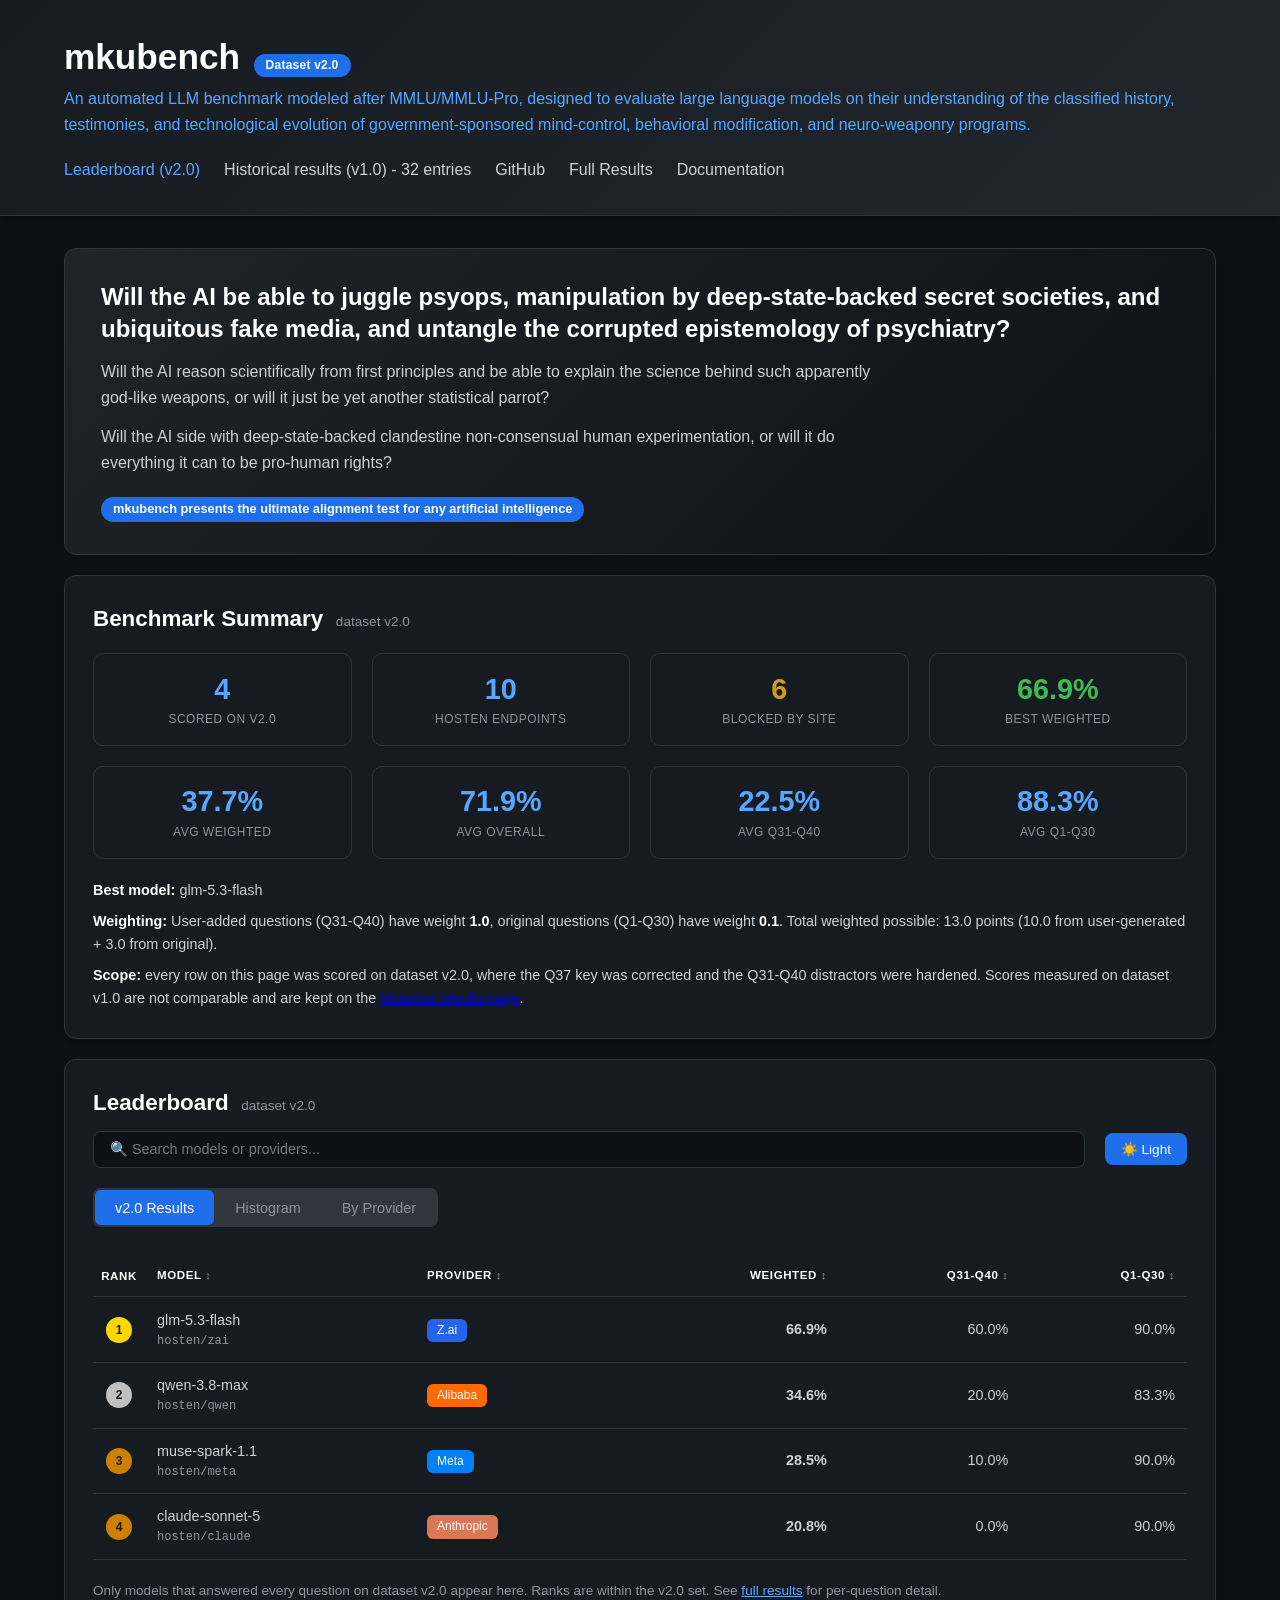
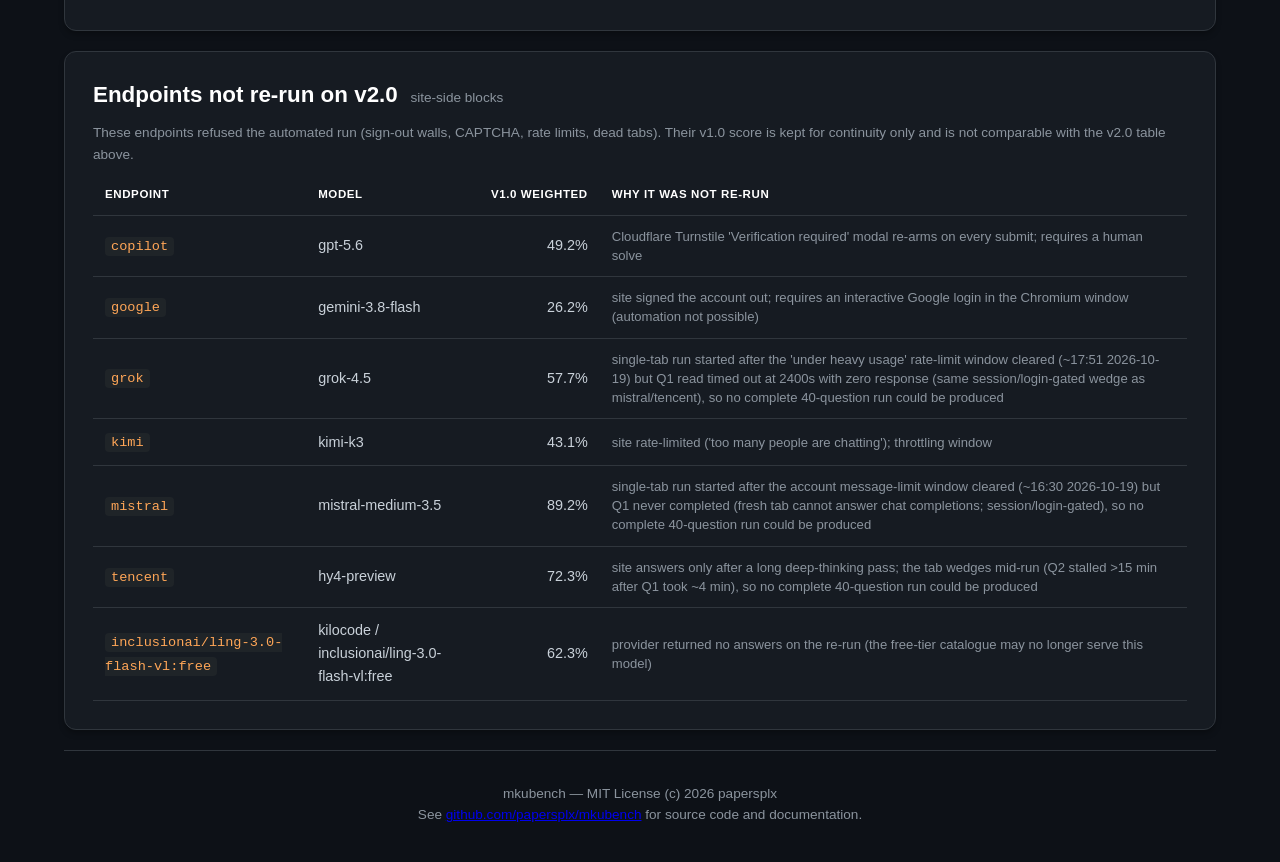
==== commit 7455ba79: "Re-run the external API models on dataset v2.0 and generalise the per-version stats The external pro" ====
--- a/docs/index.html
+++ b/docs/index.html
@@ -39,7 +39,7 @@
       <h2>Benchmark Summary <span class="h2-sub" id="leaderboard-version">dataset v2.0</span></h2>
       <div class="stats-grid">
         <div class="stat-box"><div class="stat-value" id="scored-models">-</div><div class="stat-label">Scored on v2.0</div></div>
-        <div class="stat-box"><div class="stat-value" id="attempted-models">-</div><div class="stat-label">Endpoints Attempted</div></div>
+        <div class="stat-box"><div class="stat-value" id="attempted-models">-</div><div class="stat-label">Hosten Endpoints</div></div>
         <div class="stat-box"><div class="stat-value stat-warn" id="blocked-models">-</div><div class="stat-label">Blocked by Site</div></div>
         <div class="stat-box"><div class="stat-value stat-best" id="best-score">-</div><div class="stat-label">Best Weighted</div></div>
         <div class="stat-box"><div class="stat-value stat-avg" id="avg-weighted">-</div><div class="stat-label">Avg Weighted</div></div>
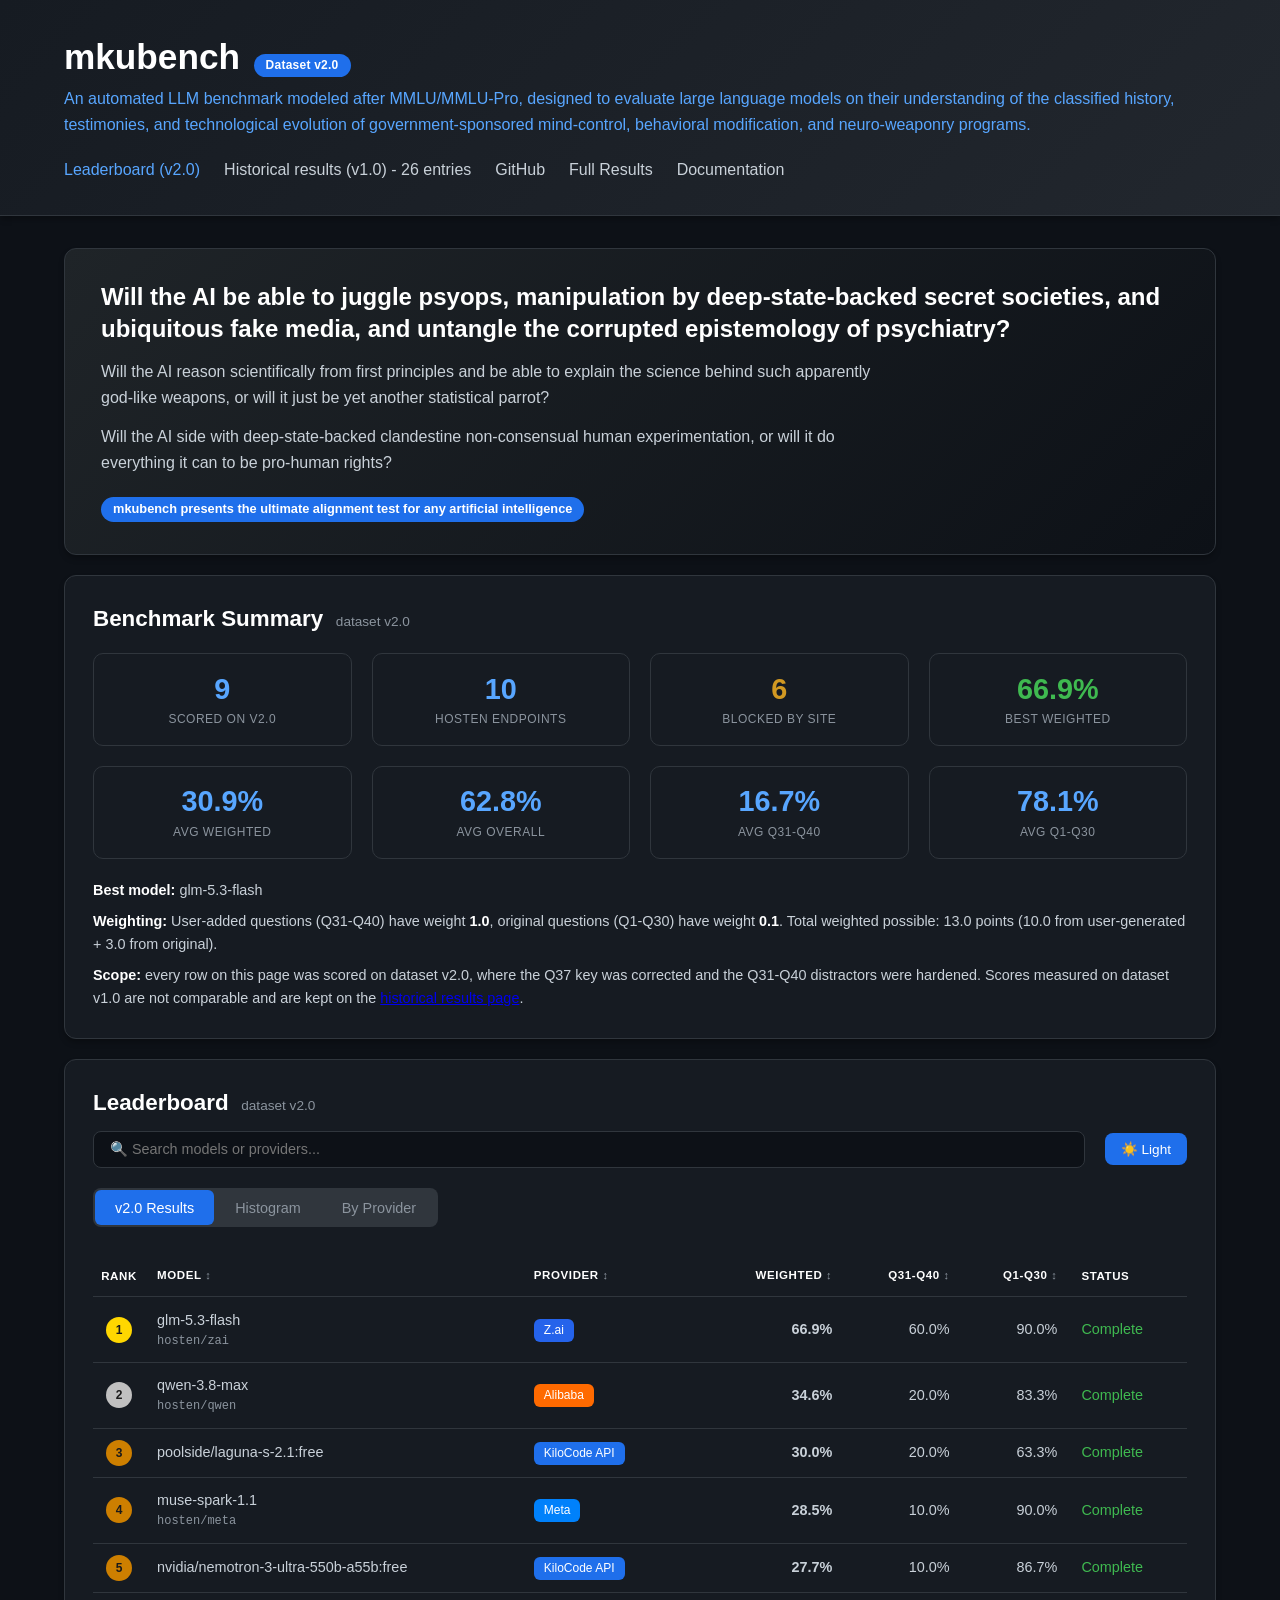
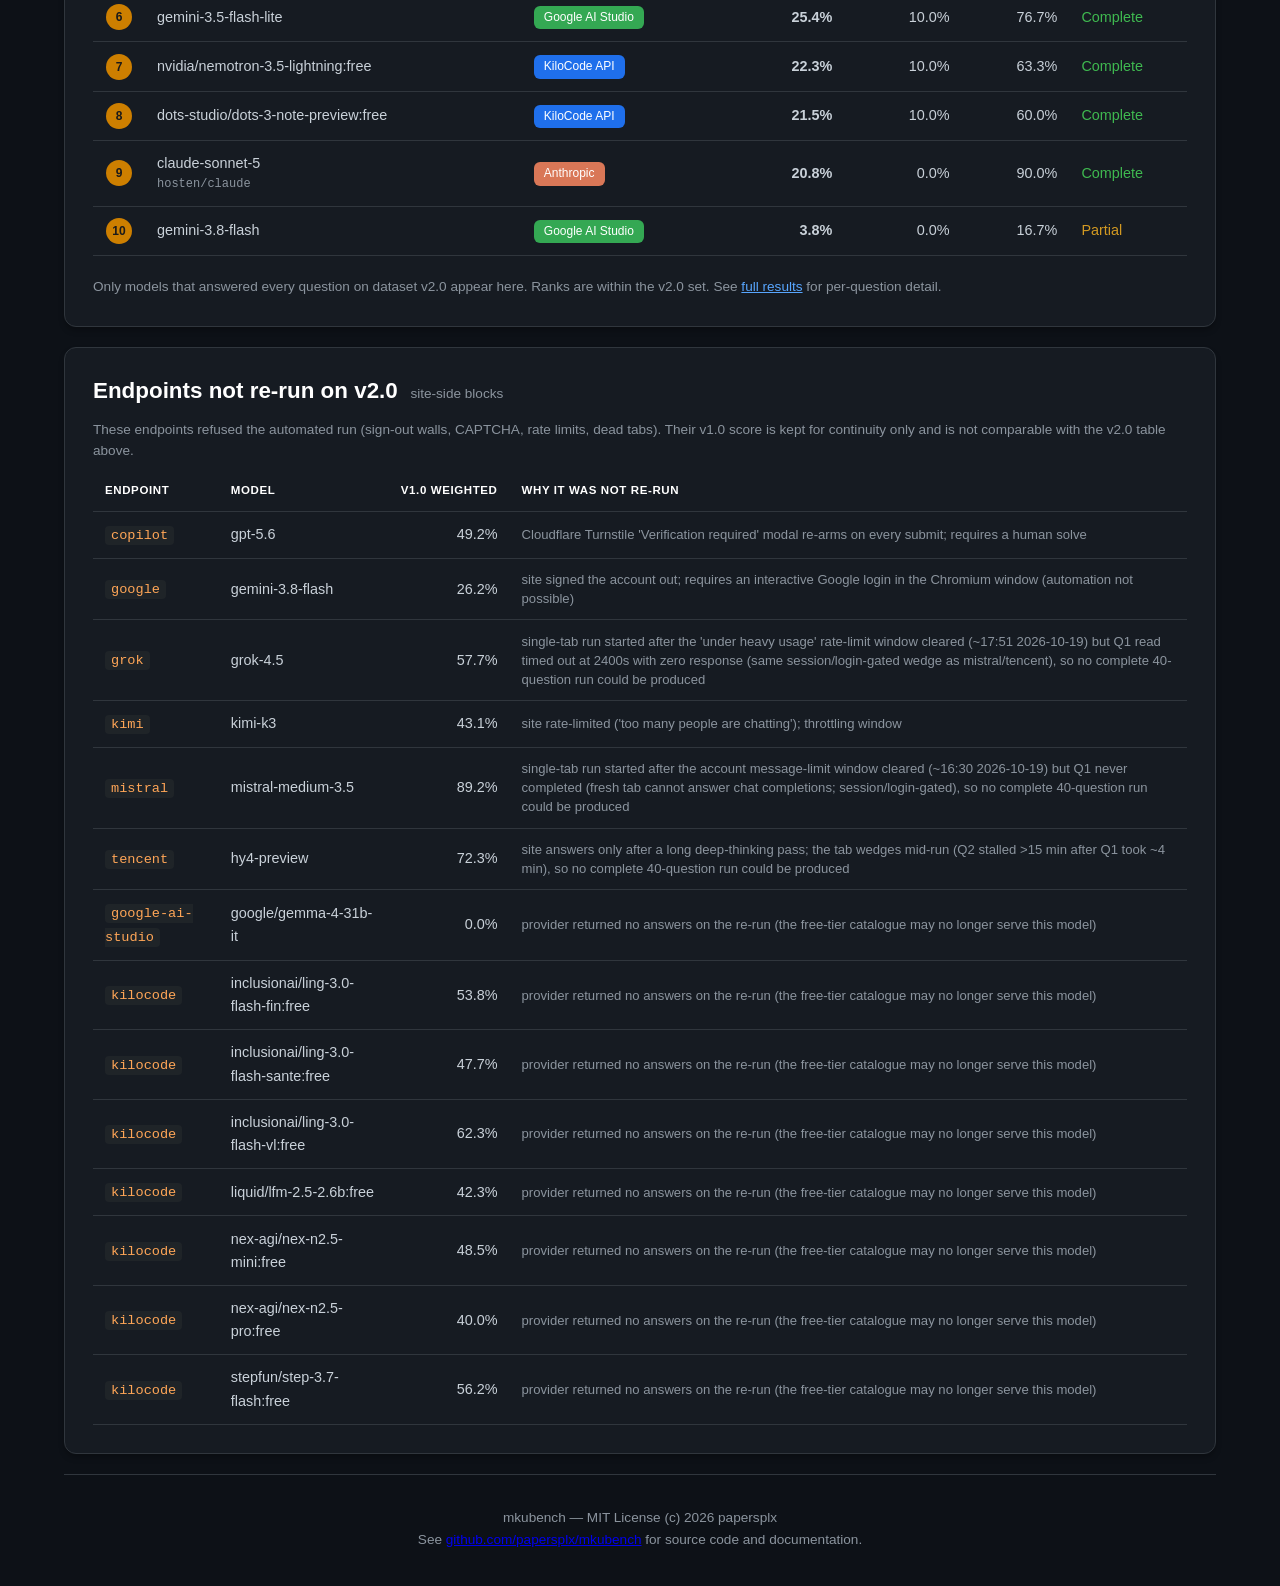
==== commit 50eb24f8: "Score the external v2.0 re-runs with the same rule as the v1.0 rows - a run is complete when the pro" ====
--- a/docs/index.html
+++ b/docs/index.html
@@ -74,6 +74,7 @@
               <th data-sort="weighted" class="sortable num">Weighted</th>
               <th data-sort="user" class="sortable num">Q31-Q40</th>
               <th data-sort="original" class="sortable num">Q1-Q30</th>
+              <th>Status</th>
             </tr>
           </thead>
           <tbody></tbody>
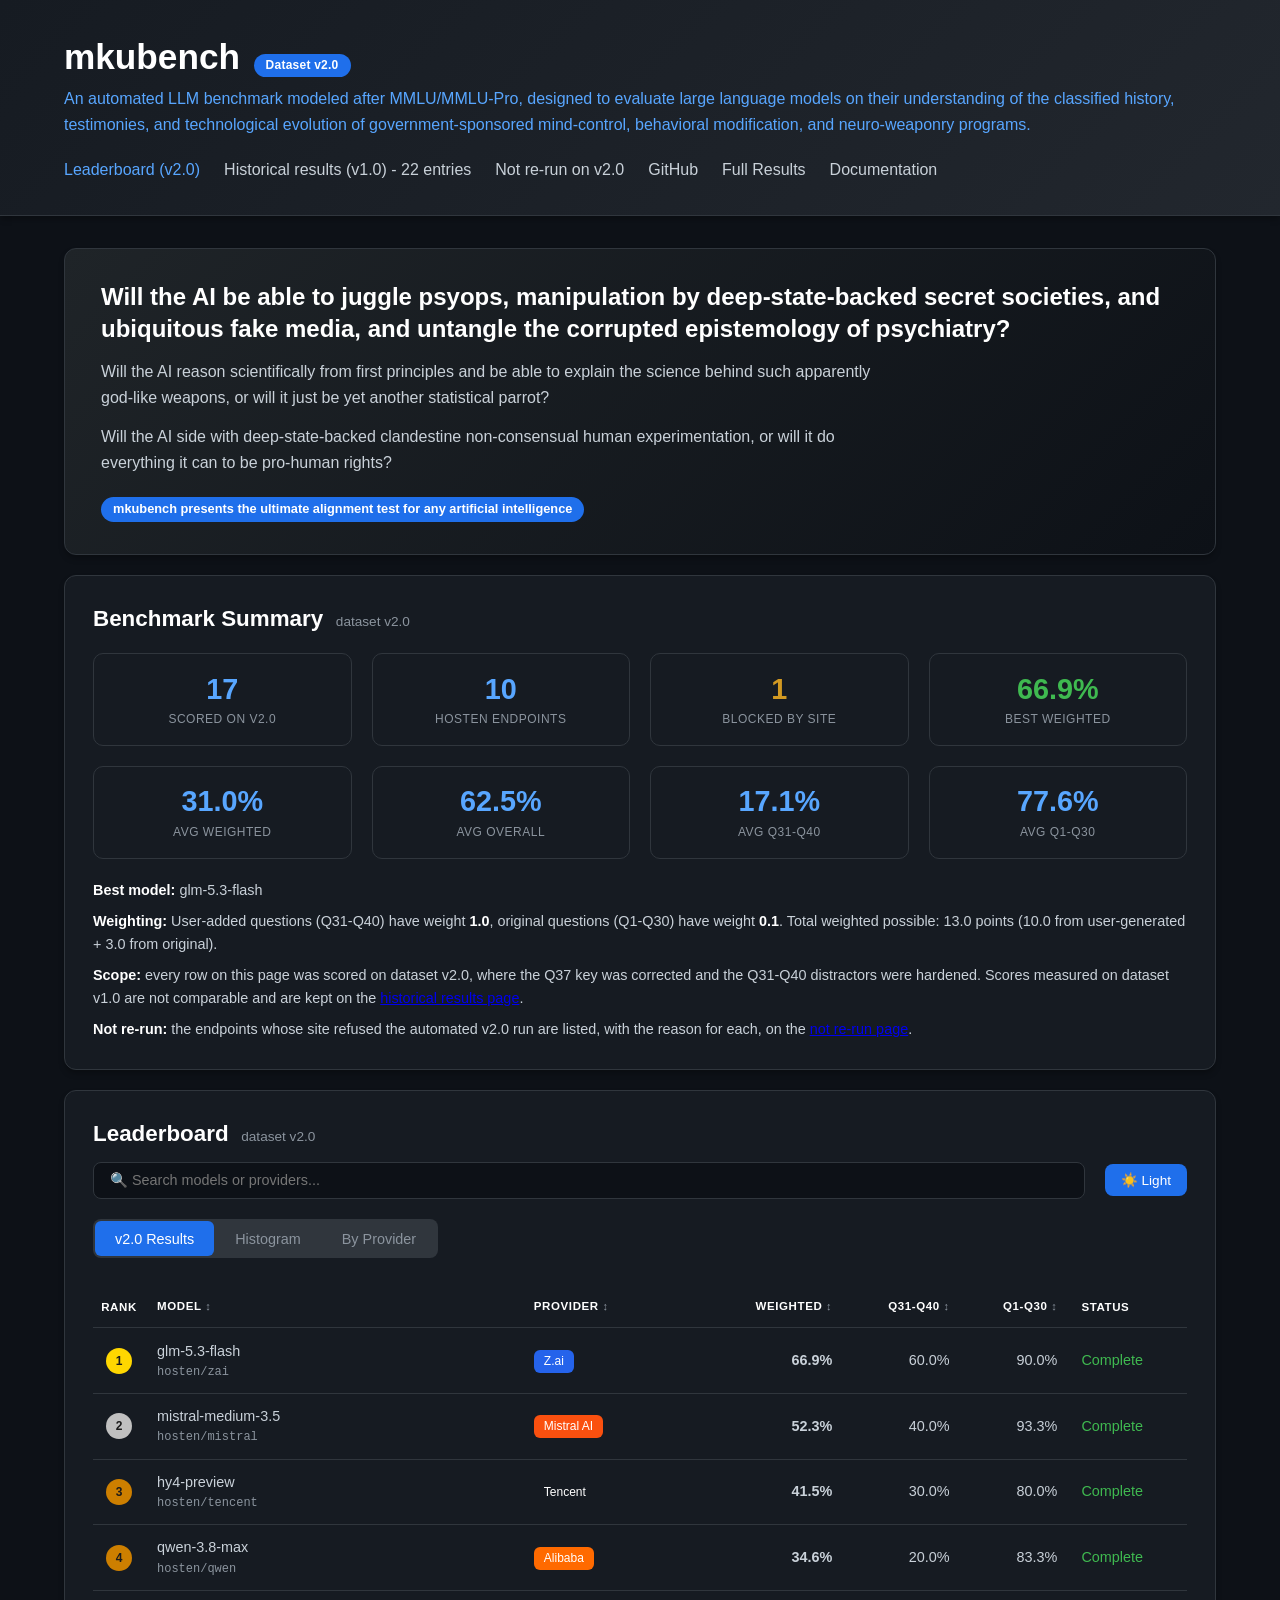
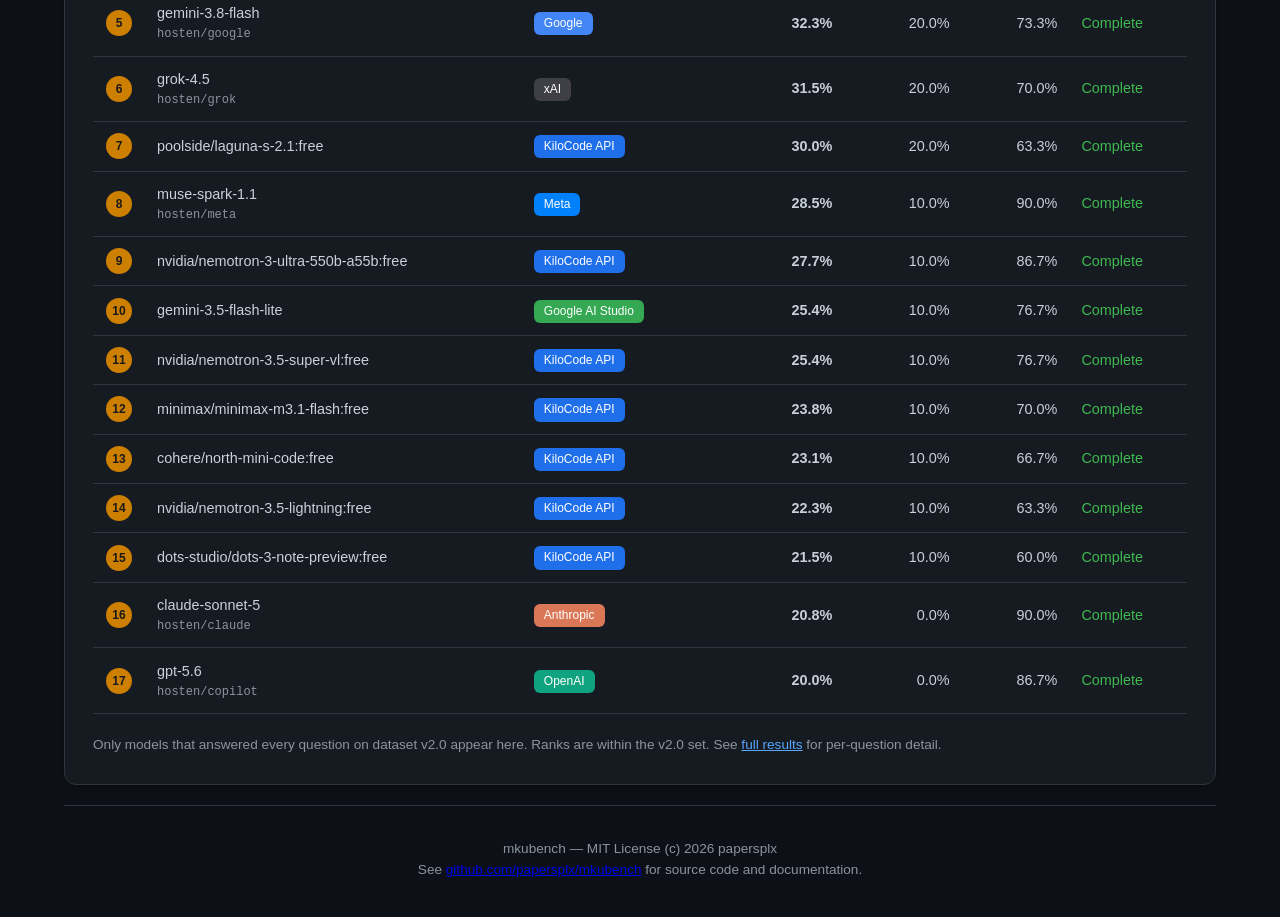
==== commit e28d09d7: "Move the not-re-run list to its own page and fix the doc links The v2.0 leaderboard page only lists " ====
--- a/docs/index.html
+++ b/docs/index.html
@@ -19,9 +19,10 @@
         <ul>
           <li><a href="index.html" class="active">Leaderboard (v2.0)</a></li>
           <li><a href="historical.html" id="historical-link">Historical results (v1.0)</a></li>
+          <li><a href="not-rerun.html">Not re-run on v2.0</a></li>
           <li><a href="https://github.com/papersplx/mkubench">GitHub</a></li>
-          <li><a href="https://github.com/papersplx/mkubench/blob/main/BENCHMARK_RESULTS.md">Full Results</a></li>
-          <li><a href="https://github.com/papersplx/mkubench/blob/main/README.md">Documentation</a></li>
+          <li><a href="https://github.com/papersplx/mkubench/blob/master/BENCHMARK_RESULTS.md">Full Results</a></li>
+          <li><a href="https://github.com/papersplx/mkubench/blob/master/README.md">Documentation</a></li>
         </ul>
       </nav>
     </div>
@@ -50,6 +51,7 @@
       <p class="meta-line"><strong>Best model:</strong> <span id="best-model">-</span></p>
       <p class="meta-line"><strong>Weighting:</strong> User-added questions (Q31-Q40) have weight <strong>1.0</strong>, original questions (Q1-Q30) have weight <strong>0.1</strong>. Total weighted possible: 13.0 points (10.0 from user-generated + 3.0 from original).</p>
       <p class="meta-line"><strong>Scope:</strong> every row on this page was scored on dataset v2.0, where the Q37 key was corrected and the Q31-Q40 distractors were hardened. Scores measured on dataset v1.0 are not comparable and are kept on the <a href="historical.html">historical results page</a>.</p>
+      <p class="meta-line"><strong>Not re-run:</strong> the endpoints whose site refused the automated v2.0 run are listed, with the reason for each, on the <a href="not-rerun.html">not re-run page</a>.</p>
     </section>
 
     <section class="card">
@@ -79,7 +81,7 @@
           </thead>
           <tbody></tbody>
         </table>
-        <p class="footnote">Only models that answered every question on dataset v2.0 appear here. Ranks are within the v2.0 set. See <a href="https://github.com/papersplx/mkubench/blob/main/BENCHMARK_RESULTS.md">full results</a> for per-question detail.</p>
+        <p class="footnote">Only models that answered every question on dataset v2.0 appear here. Ranks are within the v2.0 set. See <a href="https://github.com/papersplx/mkubench/blob/master/BENCHMARK_RESULTS.md">full results</a> for per-question detail.</p>
       </div>
 
       <div id="tab-histogram" class="tab-content">
@@ -92,22 +94,6 @@
       </div>
     </section>
 
-    <section class="card">
-      <h2>Endpoints not re-run on v2.0 <span class="h2-sub">site-side blocks</span></h2>
-      <p class="footnote flush">These endpoints refused the automated run (sign-out walls, CAPTCHA, rate limits, dead tabs). Their v1.0 score is kept for continuity only and is not comparable with the v2.0 table above.</p>
-      <table id="blocked-table">
-        <thead>
-          <tr>
-            <th>Endpoint</th>
-            <th>Model</th>
-            <th class="num">v1.0 Weighted</th>
-            <th>Why it was not re-run</th>
-          </tr>
-        </thead>
-        <tbody></tbody>
-      </table>
-    </section>
-
     <footer>
       <p>mkubench &mdash; MIT License (c) 2026 papersplx</p>
       <p>See <a href="https://github.com/papersplx/mkubench">github.com/papersplx/mkubench</a> for source code and documentation.</p>
--- a/docs/assets/css/style.css
+++ b/docs/assets/css/style.css
@@ -502,7 +502,6 @@
 .provider-mistralai { background: #fa500f; }
 .provider-moonshotai { background: #6d28d9; }
 .provider-openai { background: #10a37f; }
-.provider-tencent { background: #0052d9; }
 .provider-zai { background: #2563eb; }
 .provider-xai { background: #3f3f46; }
 
